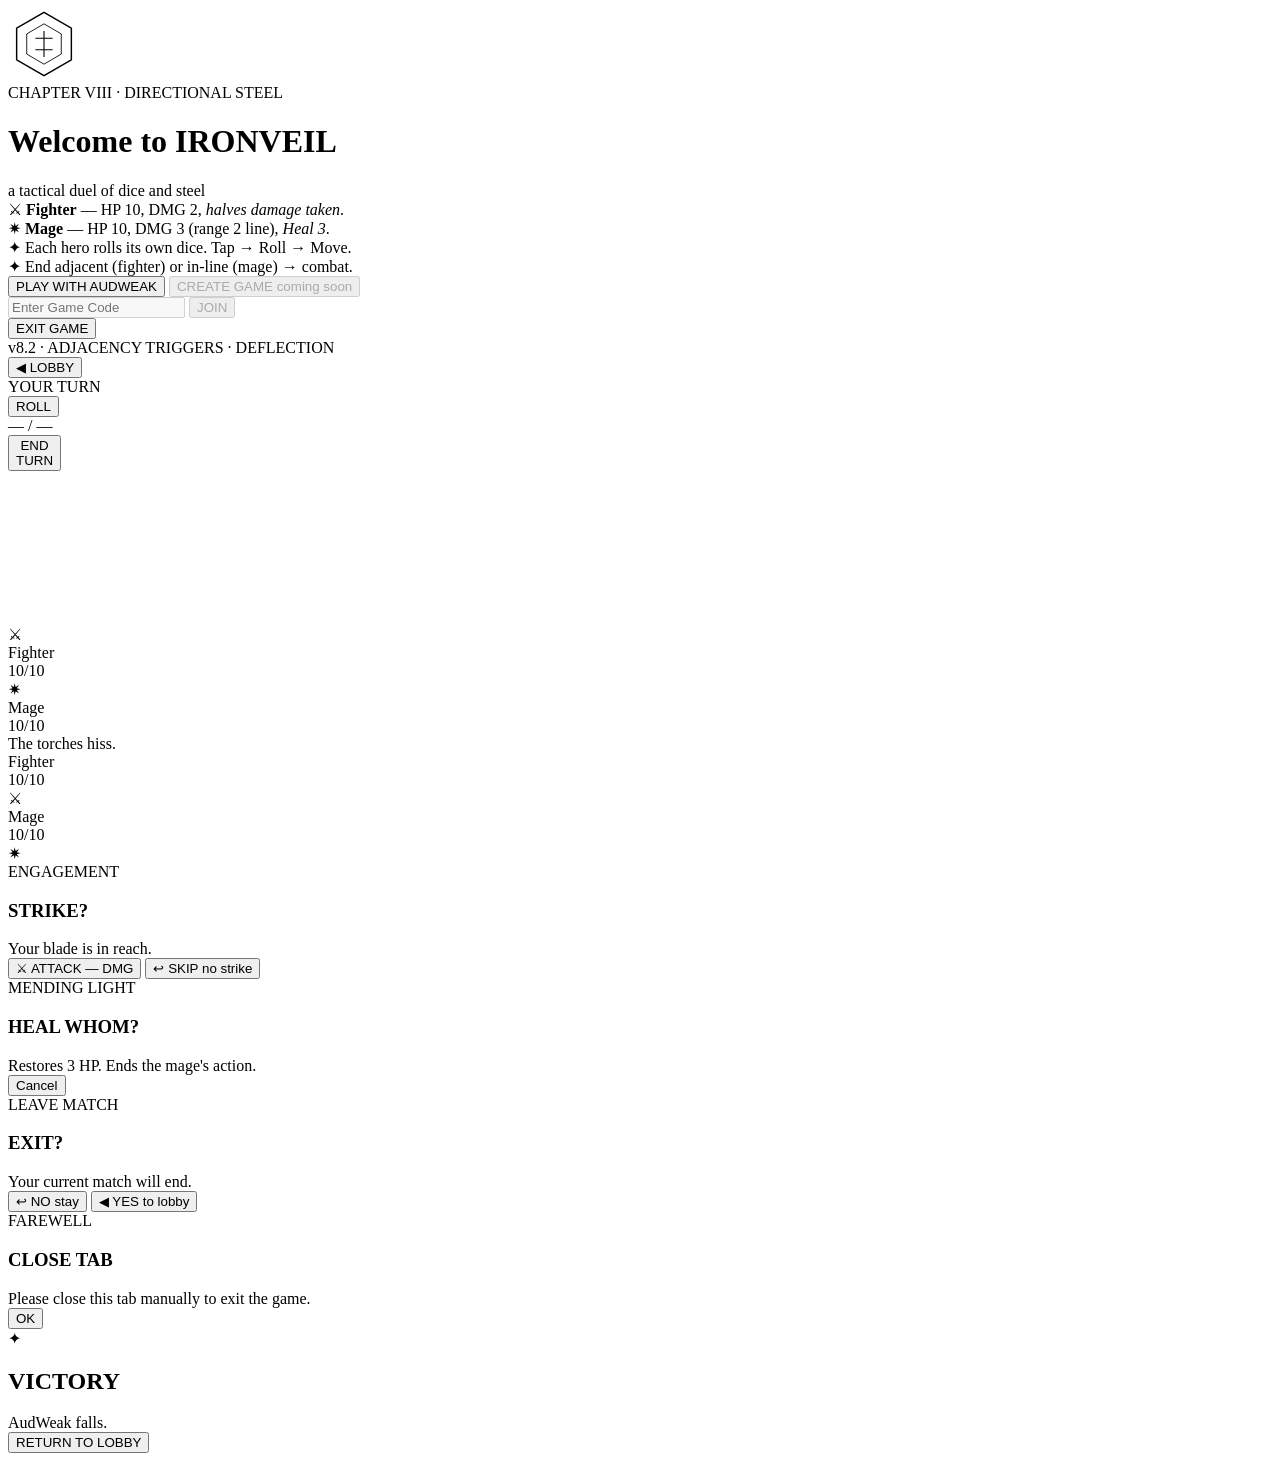
==== index.html @ 8ddd7b0b "Add files via upload" ====
<!DOCTYPE html>
<html lang="en">
<head>
<meta charset="UTF-8" />
<meta name="viewport" content="width=device-width, initial-scale=1, maximum-scale=1, user-scalable=no, viewport-fit=cover" />
<meta name="apple-mobile-web-app-capable" content="yes">
<meta name="mobile-web-app-capable" content="yes">
<meta name="theme-color" content="#0a0806">
<title>Ironveil — Tactical Duel</title>
<link rel="preconnect" href="https://fonts.googleapis.com">
<link rel="preconnect" href="https://fonts.gstatic.com" crossorigin>
<link href="https://fonts.googleapis.com/css2?family=Cinzel:wght@500;700;900&family=VT323&family=Fira+Code:wght@400;600&display=swap" rel="stylesheet">
<link rel="stylesheet" href="style_mobile_landscape.css">
</head>
<body>
<!-- LOBBY -->
<div id="lobby" class="screen active">
  <div class="lobby-bg"></div>
  <div class="lobby-content">
    <div class="emblem">
      <svg viewBox="0 0 100 100" width="72" height="72" aria-hidden="true">
        <polygon points="50,6 88,28 88,72 50,94 12,72 12,28" fill="none" stroke="currentColor" stroke-width="2"/>
        <polygon points="50,22 74,36 74,64 50,78 26,64 26,36" fill="none" stroke="currentColor" stroke-width="1.2"/>
        <path d="M50 32 L50 68 M38 42 L62 42 M38 58 L62 58" stroke="currentColor" stroke-width="1.5" fill="none"/>
      </svg>
    </div>
    <div class="title-eyebrow">CHAPTER VIII · DIRECTIONAL STEEL</div>
    <h1 class="game-title">Welcome to <span class="game-title-brand">IRONVEIL</span></h1>
    <div class="subtitle">a tactical duel of dice and steel</div>

    <div class="lobby-panel">
      <div class="rule-row"><span class="rune">⚔</span> <b>Fighter</b> — HP 10, DMG 2, <em>halves damage taken</em>.</div>
      <div class="rule-row"><span class="rune">✷</span> <b>Mage</b> — HP 10, DMG 3 (range 2 line), <em>Heal 3</em>.</div>
      <div class="rule-row"><span class="rune">✦</span> Each hero rolls its own dice. Tap → Roll → Move.</div>
      <div class="rule-row"><span class="rune">✦</span> End adjacent (fighter) or in-line (mage) → combat.</div>
    </div>

    <div class="lobby-buttons">
      <button id="btn-play-ai" class="btn-primary">
        <span class="btn-label">PLAY WITH AUDWEAK</span>
        <span class="btn-shine"></span>
      </button>
      <button id="btn-create-game" class="btn-secondary" disabled>
        <span class="btn-label">CREATE GAME</span>
        <span class="btn-meta">coming soon</span>
      </button>

      <div class="lobby-joinrow">
        <input id="input-gamecode" class="lobby-input" type="text"
               placeholder="Enter Game Code"
               aria-label="Enter Game Code"
               disabled>
        <button id="btn-join-game" class="btn-secondary" disabled>
          <span class="btn-label">JOIN</span>
        </button>
      </div>

      <button id="btn-exit-game" class="btn-tertiary">
        <span class="btn-label">EXIT GAME</span>
      </button>
    </div>

    <div class="lobby-footer">
      <span>v8.2</span>
      <span class="dot">·</span>
      <span>ADJACENCY TRIGGERS · DEFLECTION</span>
    </div>
  </div>
</div>

<!-- GAME -->
<div id="game" class="screen">

  <div class="hud-top">
    <button class="btn-exit-lobby" id="btn-exit-lobby" title="Exit to lobby">
      <span class="exit-glyph">◀</span>
      <span class="exit-label">LOBBY</span>
    </button>

    <div class="turn-indicator" id="turn-indicator">
      <div class="turn-dot"></div>
      <div class="turn-text">YOUR TURN</div>
    </div>

    <div class="dice-panel">
      <div class="dice-display" id="dice-display">
        <div class="dice-cube" id="dice-cube">
          <div class="dice-face f1"></div>
        </div>
      </div>
      <div class="dice-meta">
        <button class="btn-dice" id="btn-dice">ROLL</button>
        <div class="moves-left" id="moves-left">— / —</div>
      </div>
    </div>

    <button class="btn-endturn" id="btn-endturn">END<br>TURN</button>
  </div>

  <div class="stage">
    <canvas id="canvas"></canvas>
  </div>

  <!-- Floating action dock (heal button for mage) -->
  <div class="action-dock" id="action-dock">
    <button class="action-btn attack" id="btn-attack-action" hidden>
      <span class="action-glyph">⚔</span>
      <span>ATTACK</span>
    </button>
    <button class="action-btn heal" id="btn-heal" hidden>
      <span class="action-glyph">✚</span>
      <span>HEAL</span>
    </button>
  </div>

  <div class="hud-bottom">
    <div class="side side-player">
      <div class="unit-row" id="unit-p-fighter" data-unit="p-fighter">
        <div class="unit-glyph fighter">⚔</div>
        <div class="unit-stats">
          <div class="unit-name">Fighter</div>
          <div class="hp-bar"><div class="hp-fill" data-hp="p-fighter"></div></div>
          <div class="hp-text" data-hptext="p-fighter">10/10</div>
        </div>
      </div>
      <div class="unit-row" id="unit-p-mage" data-unit="p-mage">
        <div class="unit-glyph mage">✷</div>
        <div class="unit-stats">
          <div class="unit-name">Mage</div>
          <div class="hp-bar"><div class="hp-fill" data-hp="p-mage"></div></div>
          <div class="hp-text" data-hptext="p-mage">10/10</div>
        </div>
      </div>
    </div>

    <div class="log" id="log">The torches hiss.</div>

    <div class="side side-enemy">
      <div class="unit-row" id="unit-e-fighter" data-unit="e-fighter">
        <div class="unit-stats right">
          <div class="unit-name">Fighter</div>
          <div class="hp-bar"><div class="hp-fill enemy" data-hp="e-fighter"></div></div>
          <div class="hp-text" data-hptext="e-fighter">10/10</div>
        </div>
        <div class="unit-glyph fighter enemy">⚔</div>
      </div>
      <div class="unit-row" id="unit-e-mage" data-unit="e-mage">
        <div class="unit-stats right">
          <div class="unit-name">Mage</div>
          <div class="hp-bar"><div class="hp-fill enemy" data-hp="e-mage"></div></div>
          <div class="hp-text" data-hptext="e-mage">10/10</div>
        </div>
        <div class="unit-glyph mage enemy">✷</div>
      </div>
    </div>
  </div>

</div>

<!-- MODAL: Attack / Skip -->
<div id="modal-attack" class="modal" aria-hidden="true">
  <div class="modal-card">
    <div class="modal-eyebrow">ENGAGEMENT</div>
    <h3 class="modal-title" id="attack-title">STRIKE?</h3>
    <div class="modal-sub" id="attack-sub">Your blade is in reach.</div>
    <div class="modal-actions">
      <button class="modal-btn primary" id="btn-attack">
        <span class="mb-glyph">⚔</span>
        <span class="mb-label">ATTACK</span>
        <span class="mb-sub" id="attack-dmg">— DMG</span>
      </button>
      <button class="modal-btn ghost" id="btn-skip">
        <span class="mb-glyph">↩</span>
        <span class="mb-label">SKIP</span>
        <span class="mb-sub">no strike</span>
      </button>
    </div>
  </div>
</div>

<!-- MODAL: Heal target -->
<div id="modal-heal" class="modal" aria-hidden="true">
  <div class="modal-card">
    <div class="modal-eyebrow">MENDING LIGHT</div>
    <h3 class="modal-title">HEAL WHOM?</h3>
    <div class="modal-sub">Restores 3 HP. Ends the mage's action.</div>
    <div class="modal-actions" id="heal-targets"></div>
    <button class="modal-cancel" id="btn-heal-cancel">Cancel</button>
  </div>
</div>

<!-- MODAL: Exit to lobby confirmation -->
<div id="modal-exit" class="modal" aria-hidden="true">
  <div class="modal-card">
    <div class="modal-eyebrow">LEAVE MATCH</div>
    <h3 class="modal-title">EXIT?</h3>
    <div class="modal-sub">Your current match will end.</div>
    <div class="modal-actions">
      <button class="modal-btn ghost" id="btn-exit-no">
        <span class="mb-glyph">↩</span>
        <span class="mb-label">NO</span>
        <span class="mb-sub">stay</span>
      </button>
      <button class="modal-btn primary" id="btn-exit-yes">
        <span class="mb-glyph">◀</span>
        <span class="mb-label">YES</span>
        <span class="mb-sub">to lobby</span>
      </button>
    </div>
  </div>
</div>

<!-- MODAL: Close-tab fallback message -->
<div id="modal-close-tab" class="modal" aria-hidden="true">
  <div class="modal-card">
    <div class="modal-eyebrow">FAREWELL</div>
    <h3 class="modal-title">CLOSE TAB</h3>
    <div class="modal-sub">Please close this tab manually to exit the game.</div>
    <div class="modal-actions single">
      <button class="modal-btn ghost" id="btn-close-tab-ack">
        <span class="mb-label">OK</span>
      </button>
    </div>
  </div>
</div>

<!-- END SCREEN -->
<div id="endscreen" class="screen endscreen">
  <div class="end-content">
    <div class="end-emblem" id="end-emblem">✦</div>
    <h2 class="end-title" id="end-title">VICTORY</h2>
    <div class="end-sub" id="end-sub">AudWeak falls.</div>
    <button id="btn-return" class="btn-primary">
      <span class="btn-label">RETURN TO LOBBY</span>
      <span class="btn-shine"></span>
    </button>
  </div>
</div>


<script src="game_mobile_landscape.js"></script>
</body>
</html>
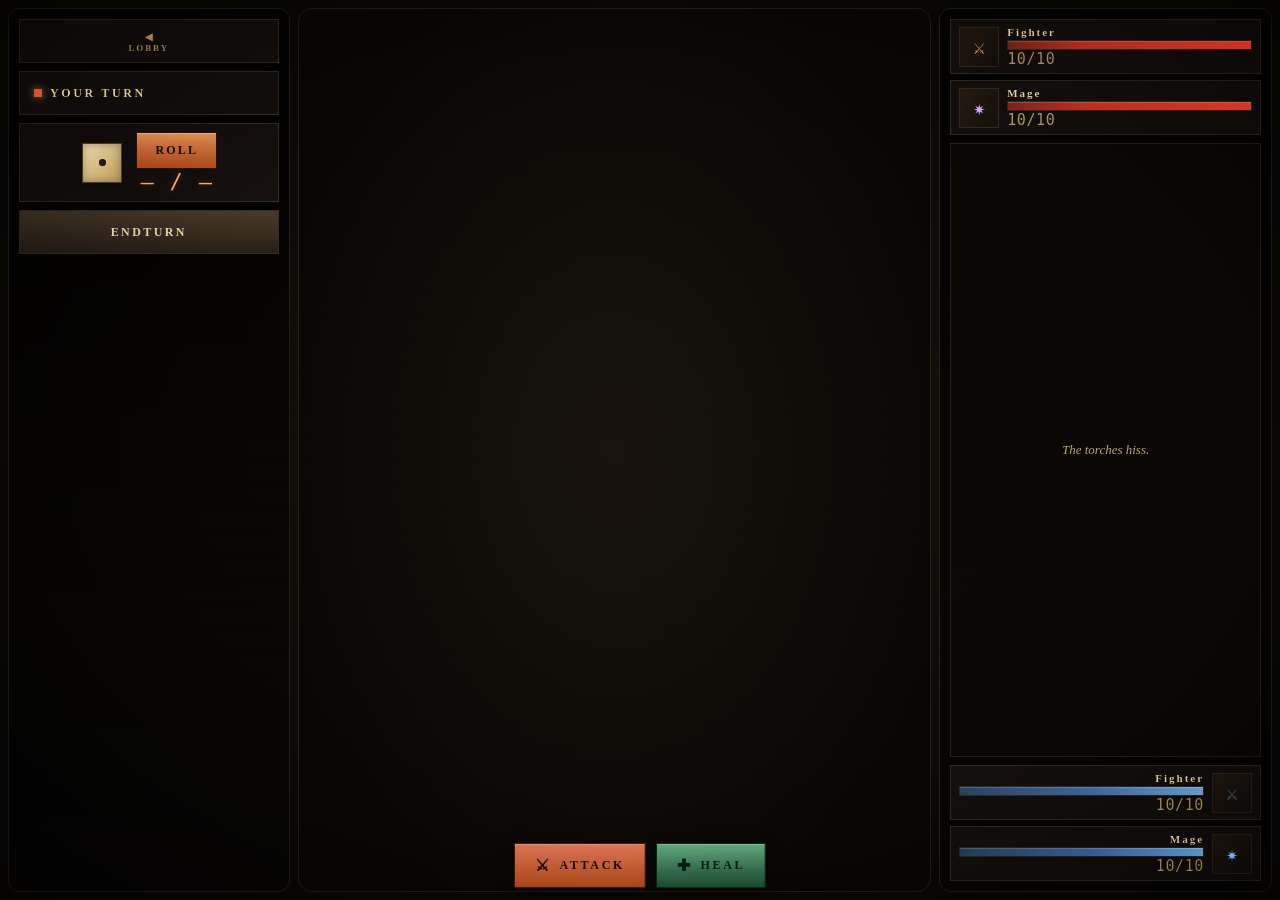
==== commit 8e745ea9: "Add files via upload" ====
--- a/index.html
+++ b/index.html
@@ -10,7 +10,7 @@
 <link rel="preconnect" href="https://fonts.googleapis.com">
 <link rel="preconnect" href="https://fonts.gstatic.com" crossorigin>
 <link href="https://fonts.googleapis.com/css2?family=Cinzel:wght@500;700;900&family=VT323&family=Fira+Code:wght@400;600&display=swap" rel="stylesheet">
-<link rel="stylesheet" href="style_mobile_landscape.css">
+<link rel="stylesheet" href="style.css">
 </head>
 <body>
 <!-- LOBBY -->
@@ -238,6 +238,6 @@
 </div>
 
 
-<script src="game_mobile_landscape.js"></script>
+<script src="game.js"></script>
 </body>
 </html>
--- a/style.css
+++ b/style.css
@@ -0,0 +1,1007 @@
+/* ============================================================
+   IRONVEIL v2 — dark fantasy tactical duel · MOBILE-FIRST
+   ============================================================ */
+
+:root{
+  --bg-0:        #0a0806;
+  --bg-1:        #14100b;
+  --bg-2:        #1d1811;
+  --panel:       rgba(24,19,16,0.88);
+  --panel-2:     #221b14;
+  --line:        #3a2d1f;
+  --line-soft:   #2a2018;
+  --ember:       #e08540;
+  --ember-deep:  #b4541c;
+  --ember-glow:  #ffb070;
+  --parchment:   #e8d7b0;
+  --parchment-2: #bba377;
+  --ink:         #2b1d10;
+  --steel:       #6a8bab;
+  --steel-deep:  #3c556e;
+  --blood:       #8a2b1e;
+  --gold:        #d9a94a;
+  --emerald:     #4a9d6a;
+  --emerald-deep:#1f5a38;
+  --shadow:      rgba(0,0,0,0.65);
+
+  /* safe areas */
+  --sat: env(safe-area-inset-top);
+  --sab: env(safe-area-inset-bottom);
+  --sal: env(safe-area-inset-left);
+  --sar: env(safe-area-inset-right);
+}
+
+*{ box-sizing:border-box; margin:0; padding:0; }
+html,body{
+  height:100%;
+  width:100%;
+  background:var(--bg-0);
+  color:var(--parchment);
+  font-family:'Fira Code', monospace;
+  overflow:hidden;
+  -webkit-font-smoothing:antialiased;
+  -webkit-tap-highlight-color:transparent;
+  -webkit-touch-callout:none;
+  user-select:none;
+  touch-action:manipulation;
+}
+
+body::before{
+  content:"";
+  position:fixed; inset:0;
+  pointer-events:none;
+  z-index:1000;
+  background:
+    radial-gradient(ellipse at center, transparent 55%, rgba(0,0,0,0.55) 100%),
+    repeating-linear-gradient(0deg, rgba(255,255,255,0.012) 0 1px, transparent 1px 3px);
+  mix-blend-mode:overlay;
+}
+
+button{
+  font-family:inherit;
+  -webkit-appearance:none;
+  appearance:none;
+  touch-action:manipulation;
+}
+
+/* ============================================================
+   SCREENS
+   ============================================================ */
+.screen{
+  position:fixed; inset:0;
+  display:none;
+  align-items:center;
+  justify-content:center;
+  padding-top:    var(--sat);
+  padding-bottom: var(--sab);
+  padding-left:   var(--sal);
+  padding-right:  var(--sar);
+}
+.screen.active{ display:flex; }
+
+/* ============================================================
+   LOBBY
+   ============================================================ */
+#lobby{
+  flex-direction:column;
+  background:
+    radial-gradient(ellipse at 50% 35%, rgba(224,133,64,0.12) 0%, transparent 55%),
+    linear-gradient(180deg, #0c0805 0%, #050302 100%);
+  overflow-y:auto;
+}
+.lobby-bg{
+  position:absolute; inset:0;
+  background:
+    radial-gradient(circle at 15% 85%, rgba(224,133,64,0.08), transparent 45%),
+    radial-gradient(circle at 85% 15%, rgba(106,139,171,0.06), transparent 45%);
+  pointer-events:none;
+}
+.lobby-bg::after{
+  content:"";
+  position:absolute; inset:0;
+  background-image:
+    linear-gradient(rgba(232,215,176,0.04) 1px, transparent 1px),
+    linear-gradient(90deg, rgba(232,215,176,0.04) 1px, transparent 1px);
+  background-size: 64px 32px;
+  transform:perspective(500px) rotateX(60deg) translateY(20%);
+  transform-origin:center top;
+  mask-image:linear-gradient(180deg, transparent 0%, black 40%, transparent 90%);
+  opacity:0.5;
+}
+.lobby-content{
+  position:relative; z-index:2;
+  max-width:520px; width:90%;
+  text-align:center;
+  padding:40px 24px;
+  animation:fadeUp 900ms cubic-bezier(.2,.8,.2,1) both;
+}
+.emblem{
+  color:var(--ember);
+  filter:drop-shadow(0 0 18px rgba(224,133,64,0.4));
+  margin:0 auto 18px;
+  animation:emblemFloat 4s ease-in-out infinite;
+}
+@keyframes emblemFloat{
+  0%,100%{ transform:translateY(0); }
+  50%{ transform:translateY(-4px); }
+}
+.title-eyebrow{
+  font-size:10px;
+  letter-spacing:0.5em;
+  color:var(--parchment-2);
+  margin-bottom:12px;
+  opacity:0.8;
+}
+.game-title{
+  font-family:'Cinzel', serif;
+  font-weight:900;
+  font-size:clamp(48px, 10vw, 92px);
+  letter-spacing:0.15em;
+  background:linear-gradient(180deg, #f6e2b3 0%, var(--ember) 55%, #7a3c12 100%);
+  -webkit-background-clip:text; background-clip:text;
+  -webkit-text-fill-color:transparent;
+  line-height:1;
+  margin-bottom:6px;
+  filter:drop-shadow(0 2px 14px rgba(224,133,64,0.35));
+}
+.subtitle{
+  font-family:'Cinzel', serif;
+  font-style:italic;
+  font-size:14px;
+  color:var(--parchment-2);
+  letter-spacing:0.08em;
+  margin-bottom:28px;
+}
+.lobby-panel{
+  border:1px solid var(--line);
+  background:linear-gradient(180deg, rgba(40,30,20,0.7), rgba(20,14,10,0.85));
+  padding:18px 20px;
+  margin-bottom:28px;
+  position:relative;
+  text-align:left;
+}
+.lobby-panel::before,
+.lobby-panel::after{
+  content:""; position:absolute;
+  width:10px; height:10px;
+  border:1px solid var(--ember);
+}
+.lobby-panel::before{ top:-1px; left:-1px; border-right:none; border-bottom:none; }
+.lobby-panel::after  { bottom:-1px; right:-1px; border-left:none; border-top:none; }
+.rule-row{
+  font-size:12px;
+  line-height:1.9;
+  color:var(--parchment);
+  opacity:0.92;
+}
+.rule-row b{ color:var(--ember-glow); font-weight:600; }
+.rule-row em{ color:var(--parchment); font-style:italic; opacity:0.75; }
+.rune{ color:var(--ember); margin-right:10px; display:inline-block; width:14px; }
+
+.btn-primary{
+  position:relative;
+  display:inline-flex;
+  align-items:center; justify-content:center;
+  padding:18px 42px;
+  font-family:'Cinzel', serif;
+  font-weight:700;
+  font-size:14px;
+  letter-spacing:0.25em;
+  color:#1a1108;
+  background:linear-gradient(180deg, #f0c27a 0%, var(--ember) 50%, #8a3f14 100%);
+  border:none; cursor:pointer;
+  overflow:hidden;
+  transition:transform 180ms ease, filter 180ms;
+  box-shadow:
+    0 0 0 1px #2a1808,
+    0 2px 0 #40220e,
+    0 8px 24px rgba(224,133,64,0.35),
+    inset 0 1px 0 rgba(255,255,255,0.3);
+  min-height:48px;
+}
+.btn-primary:active{ transform:translateY(1px); }
+.btn-label{ position:relative; z-index:2; }
+.btn-shine{
+  position:absolute;
+  top:0; left:-80%;
+  width:40%; height:100%;
+  background:linear-gradient(90deg, transparent, rgba(255,255,255,0.35), transparent);
+  transform:skewX(-20deg);
+  animation:shine 2.8s ease-in-out infinite;
+}
+@keyframes shine{ 0%,60%{ left:-80%; } 100%{ left:130%; } }
+
+/* Secondary/tertiary lobby buttons */
+.btn-secondary{
+  display:inline-flex;
+  flex-direction:column;
+  align-items:center;
+  justify-content:center;
+  gap:2px;
+  padding:14px 24px;
+  font-family:'Cinzel', serif;
+  font-weight:700;
+  font-size:12px;
+  letter-spacing:0.22em;
+  color:var(--parchment-2);
+  background:linear-gradient(180deg, #2c2217, #1a130c);
+  border:1px solid var(--line);
+  cursor:pointer;
+  min-height:48px;
+  transition:filter 140ms, transform 120ms;
+  box-shadow: inset 0 1px 0 rgba(255,255,255,0.08);
+}
+.btn-secondary:not(:disabled):hover{ filter:brightness(1.15); }
+.btn-secondary:not(:disabled):active{ transform:translateY(1px); }
+.btn-secondary:disabled{ opacity:0.45; cursor:not-allowed; }
+.btn-secondary .btn-meta{
+  font-family:'Fira Code', monospace;
+  font-size:9px;
+  letter-spacing:0.2em;
+  opacity:0.55;
+  font-weight:400;
+  text-transform:uppercase;
+}
+.btn-tertiary{
+  display:inline-flex;
+  align-items:center;
+  justify-content:center;
+  padding:12px 24px;
+  font-family:'Cinzel', serif;
+  font-weight:700;
+  font-size:11px;
+  letter-spacing:0.25em;
+  color:var(--parchment-2);
+  background:transparent;
+  border:1px solid var(--line);
+  cursor:pointer;
+  min-height:44px;
+  transition:color 160ms, border-color 160ms, background 160ms;
+}
+.btn-tertiary:hover{
+  color:var(--blood);
+  border-color:var(--blood);
+  background:rgba(138,43,30,0.08);
+}
+
+.lobby-buttons{
+  display:flex;
+  flex-direction:column;
+  gap:10px;
+  margin-bottom:22px;
+}
+.lobby-joinrow{
+  display:grid;
+  grid-template-columns: 1fr auto;
+  gap:8px;
+  align-items:stretch;
+}
+.lobby-input{
+  font-family:'Fira Code', monospace;
+  font-size:13px;
+  letter-spacing:0.15em;
+  text-transform:uppercase;
+  color:var(--parchment);
+  background:linear-gradient(180deg, #1a130b, #0c0805);
+  border:1px solid var(--line);
+  padding:0 16px;
+  min-height:48px;
+  outline:none;
+  transition:border-color 160ms, box-shadow 160ms;
+}
+.lobby-input::placeholder{ color:var(--parchment-2); opacity:0.6; }
+.lobby-input:focus{
+  border-color:var(--ember);
+  box-shadow: 0 0 0 2px rgba(224,133,64,0.2);
+}
+.lobby-input:disabled{
+  opacity:0.5;
+  cursor:not-allowed;
+}
+.lobby-joinrow .btn-secondary{
+  padding:0 20px;
+  min-width:90px;
+}
+
+.game-title-brand{
+  display:block;
+  font-size:0.85em;
+  margin-top:-4px;
+}
+
+.lobby-footer{
+  margin-top:22px;
+  font-size:10px;
+  letter-spacing:0.3em;
+  color:var(--parchment-2);
+  opacity:0.6;
+}
+.lobby-footer .dot{ margin:0 8px; }
+
+/* ============================================================
+   GAME LAYOUT
+   ------------------------------------------------------------
+   grid: hud-top | stage (flex) | hud-bottom
+   ============================================================ */
+#game{
+  flex-direction:column;
+  background:radial-gradient(ellipse at 50% 50%, #18130d 0%, #080604 80%);
+  justify-content:flex-start;
+  align-items:stretch;
+}
+
+/* --- TOP HUD -------------------------------------------------- */
+.hud-top{
+  display:grid;
+  grid-template-columns: auto auto 1fr auto;
+  gap:6px;
+  align-items:center;
+  padding:8px 10px;
+  background:linear-gradient(180deg, rgba(0,0,0,0.85), rgba(0,0,0,0.25));
+  border-bottom:1px solid var(--line-soft);
+  flex-shrink:0;
+  z-index:5;
+}
+.btn-exit-lobby{
+  display:flex;
+  flex-direction:column;
+  align-items:center;
+  justify-content:center;
+  gap:1px;
+  padding:6px 10px;
+  min-width:44px;
+  min-height:44px;
+  background:rgba(24,19,16,0.88);
+  border:1px solid var(--line);
+  color:var(--parchment-2);
+  cursor:pointer;
+  transition:color 140ms, border-color 140ms, background 140ms;
+}
+.btn-exit-lobby:hover,
+.btn-exit-lobby:active{
+  color:var(--blood);
+  border-color:var(--blood);
+  background:rgba(138,43,30,0.14);
+}
+.btn-exit-lobby .exit-glyph{
+  font-size:14px;
+  line-height:1;
+}
+.btn-exit-lobby .exit-label{
+  font-family:'Cinzel', serif;
+  font-weight:700;
+  font-size:9px;
+  letter-spacing:0.2em;
+  line-height:1;
+}
+
+.turn-indicator{
+  display:flex; align-items:center; gap:8px;
+  padding:8px 10px;
+  background:var(--panel);
+  border:1px solid var(--line);
+  min-height:44px;
+}
+.turn-indicator.enemy{ border-color:var(--steel-deep); }
+.turn-dot{
+  width:8px; height:8px;
+  background:var(--ember);
+  box-shadow:0 0 10px var(--ember-glow);
+  animation:pulse 1.4s ease-in-out infinite;
+  flex-shrink:0;
+}
+.turn-indicator.enemy .turn-dot{
+  background:var(--steel);
+  box-shadow:0 0 10px var(--steel);
+}
+@keyframes pulse{
+  0%,100%{ opacity:1; transform:scale(1); }
+  50%{ opacity:0.6; transform:scale(0.85); }
+}
+.turn-text{
+  font-family:'Cinzel', serif;
+  font-weight:700;
+  font-size:11px;
+  letter-spacing:0.22em;
+  color:var(--parchment);
+  white-space:nowrap;
+}
+
+.dice-panel{
+  display:flex; align-items:center; gap:8px;
+  padding:6px 10px;
+  background:var(--panel);
+  border:1px solid var(--line);
+  min-height:44px;
+  justify-self:center;
+}
+.dice-display{
+  width:36px; height:36px;
+  display:flex; align-items:center; justify-content:center;
+  perspective:600px;
+  flex-shrink:0;
+}
+.dice-cube{
+  width:32px; height:32px;
+  position:relative;
+  transform-style:preserve-3d;
+  transition:transform 120ms ease;
+}
+.dice-cube.rolling{ animation:diceRoll 1100ms cubic-bezier(.3,.1,.3,1); }
+@keyframes diceRoll{
+  0%{   transform:rotateX(0)    rotateY(0)   rotateZ(0); }
+  25%{  transform:rotateX(360deg)  rotateY(180deg) rotateZ(90deg); }
+  50%{  transform:rotateX(720deg)  rotateY(360deg) rotateZ(180deg); }
+  75%{  transform:rotateX(1080deg) rotateY(540deg) rotateZ(270deg); }
+  100%{ transform:rotateX(1440deg) rotateY(720deg) rotateZ(360deg); }
+}
+.dice-face{
+  position:absolute; inset:0;
+  background:linear-gradient(135deg, #f0e1bf, #c9ad74);
+  border:1px solid #6a4a1f;
+  color:#2a1b08;
+  display:grid;
+  grid-template-columns:repeat(3, 1fr);
+  grid-template-rows:repeat(3, 1fr);
+  padding:3px;
+  box-shadow: inset 0 0 8px rgba(0,0,0,0.25), 0 2px 6px rgba(0,0,0,0.5);
+}
+.dice-face span{
+  width:5px; height:5px;
+  background:#2a1b08;
+  border-radius:50%;
+  align-self:center;
+  justify-self:center;
+}
+.dice-meta{
+  display:flex; flex-direction:column; align-items:center; gap:2px;
+}
+.btn-dice{
+  font-family:'Cinzel', serif;
+  font-weight:700;
+  font-size:11px;
+  letter-spacing:0.18em;
+  padding:8px 14px;
+  background:linear-gradient(180deg, #e0a060, var(--ember-deep));
+  color:#1a1108;
+  border:1px solid #2a1808;
+  cursor:pointer;
+  min-height:34px;
+  box-shadow: inset 0 1px 0 rgba(255,255,255,0.25);
+  transition:filter 160ms, transform 120ms;
+}
+.btn-dice:active:not(:disabled){ transform:translateY(1px); }
+.btn-dice:disabled{ opacity:0.3; cursor:not-allowed; filter:grayscale(0.5); }
+.moves-left{
+  font-family:'VT323', monospace;
+  font-size:16px;
+  color:var(--ember-glow);
+  min-width:40px;
+  text-align:center;
+  letter-spacing:0.06em;
+  text-shadow:0 0 8px rgba(224,133,64,0.4);
+  line-height:1;
+}
+
+.btn-endturn{
+  font-family:'Cinzel', serif;
+  font-weight:700;
+  font-size:10px;
+  letter-spacing:0.2em;
+  padding:8px 14px;
+  background:linear-gradient(180deg, #4a3a2a, #2a1f15);
+  color:var(--parchment);
+  border:1px solid var(--line);
+  cursor:pointer;
+  min-height:44px;
+  line-height:1.2;
+  transition:filter 160ms, transform 120ms, background 160ms;
+  text-align:center;
+}
+.btn-endturn:active:not(:disabled){ transform:translateY(1px); }
+.btn-endturn:disabled{ opacity:0.35; cursor:not-allowed; }
+.btn-endturn:not(:disabled):hover{ filter:brightness(1.1); }
+
+/* --- STAGE --------------------------------------------------- */
+.stage{
+  flex:1;
+  width:100%;
+  display:flex;
+  align-items:center;
+  justify-content:center;
+  overflow:hidden;
+  position:relative;
+  min-height:0;
+}
+canvas{
+  display:block;
+  cursor:pointer;
+  touch-action:none;
+}
+
+/* --- ACTION DOCK (heal button) ------------------------------- */
+.action-dock{
+  position:absolute;
+  left:50%;
+  transform:translateX(-50%);
+  bottom:calc(var(--hud-bottom-h, 180px) + 12px);
+  z-index:6;
+  display:flex;
+  gap:10px;
+  pointer-events:none;
+}
+.action-dock > *{ pointer-events:auto; }
+.action-btn{
+  display:inline-flex;
+  align-items:center;
+  gap:8px;
+  padding:12px 20px;
+  font-family:'Cinzel', serif;
+  font-weight:700;
+  font-size:12px;
+  letter-spacing:0.22em;
+  border:1px solid #1a3322;
+  cursor:pointer;
+  min-height:44px;
+  box-shadow: inset 0 1px 0 rgba(255,255,255,0.2), 0 4px 14px rgba(0,0,0,0.5);
+  transition:transform 120ms, filter 160ms;
+}
+.action-btn:active{ transform:translateY(1px); }
+.action-btn.heal{
+  background:linear-gradient(180deg, #6ab087, var(--emerald-deep));
+  color:#0a2010;
+  border-color:#0f2e1a;
+}
+.action-btn.attack{
+  background:linear-gradient(180deg, #e08060, var(--ember-deep));
+  color:#1a0a05;
+  border-color:#4a1a0a;
+  animation: attackPulse 1.3s ease-in-out infinite;
+}
+@keyframes attackPulse{
+  0%,100%{ box-shadow: inset 0 1px 0 rgba(255,255,255,0.2), 0 4px 14px rgba(0,0,0,0.5), 0 0 0 0 rgba(255,120,60,0.6); }
+  50%    { box-shadow: inset 0 1px 0 rgba(255,255,255,0.3), 0 4px 18px rgba(0,0,0,0.55), 0 0 0 6px rgba(255,120,60,0); }
+}
+.action-glyph{ font-size:16px; }
+
+/* --- BOTTOM HUD ---------------------------------------------- */
+.hud-bottom{
+  display:grid;
+  grid-template-columns:1fr 1.2fr 1fr;
+  gap:8px;
+  padding:10px;
+  background:linear-gradient(0deg, rgba(0,0,0,0.85), rgba(0,0,0,0.25));
+  border-top:1px solid var(--line-soft);
+  flex-shrink:0;
+  z-index:5;
+  align-items:stretch;
+}
+.side{
+  display:flex;
+  flex-direction:column;
+  gap:6px;
+}
+.side-enemy .unit-row{ flex-direction:row; }
+.unit-row{
+  display:flex;
+  align-items:center;
+  gap:8px;
+  padding:6px 8px;
+  background:var(--panel);
+  border:1px solid var(--line);
+  min-height:48px;
+  transition:border-color 200ms, background 200ms, opacity 200ms;
+  position:relative;
+  cursor:pointer;
+}
+.unit-row.active{
+  border-color:var(--ember);
+  background:linear-gradient(90deg, rgba(224,133,64,0.25), rgba(24,19,16,0.88));
+  box-shadow: 0 0 0 1px var(--ember) inset, 0 0 16px rgba(224,133,64,0.3);
+}
+.side-enemy .unit-row.active{
+  border-color:var(--steel);
+  background:linear-gradient(-90deg, rgba(106,139,171,0.25), rgba(24,19,16,0.88));
+  box-shadow: 0 0 0 1px var(--steel) inset, 0 0 16px rgba(106,139,171,0.3);
+}
+.unit-row.dead{
+  opacity:0.35;
+  filter:grayscale(1);
+  cursor:default;
+}
+.unit-row.dead::after{
+  content:"✕";
+  position:absolute;
+  right:8px; top:50%;
+  transform:translateY(-50%);
+  color:var(--blood);
+  font-size:22px;
+  font-weight:bold;
+}
+.side-enemy .unit-row.dead::after{ left:8px; right:auto; }
+
+.unit-glyph{
+  width:34px; height:34px;
+  display:flex; align-items:center; justify-content:center;
+  background:linear-gradient(135deg, #2a1d12, #14100b);
+  border:1px solid var(--line);
+  font-size:18px;
+  color:var(--ember-glow);
+  flex-shrink:0;
+}
+.unit-glyph.mage{ color:#d4b0ff; }
+.unit-glyph.enemy{ color:var(--steel); }
+.unit-glyph.enemy.mage{ color:#a0c8ff; }
+.unit-stats{
+  flex:1;
+  min-width:0;
+  display:flex;
+  flex-direction:column;
+  gap:2px;
+}
+.unit-stats.right{ align-items:flex-end; }
+.unit-name{
+  font-family:'Cinzel', serif;
+  font-weight:700;
+  font-size:10px;
+  letter-spacing:0.18em;
+  color:var(--parchment);
+  white-space:nowrap;
+}
+.hp-bar{
+  position:relative;
+  width:100%;
+  height:8px;
+  background:rgba(0,0,0,0.6);
+  border:1px solid var(--line);
+  overflow:hidden;
+}
+.hp-fill{
+  height:100%;
+  width:100%;
+  background:linear-gradient(90deg, #8a2b1e 0%, #c53a26 30%, #e05a3a 100%);
+  transition:width 400ms cubic-bezier(.3,.1,.2,1);
+  box-shadow: inset 0 1px 0 rgba(255,255,255,0.2);
+}
+.hp-fill.enemy{
+  background:linear-gradient(90deg, #2a4a6a 0%, #4a7bab 50%, #8ab4d8 100%);
+}
+.hp-text{
+  font-family:'VT323', monospace;
+  font-size:13px;
+  color:var(--parchment-2);
+  letter-spacing:0.04em;
+  line-height:1;
+}
+
+.log{
+  font-family:'Cinzel', serif;
+  font-style:italic;
+  font-size:11px;
+  color:var(--parchment-2);
+  text-align:center;
+  padding:8px 10px;
+  background:rgba(12,9,7,0.85);
+  border:1px solid var(--line-soft);
+  display:flex;
+  align-items:center;
+  justify-content:center;
+  line-height:1.45;
+  min-height:44px;
+}
+
+/* ============================================================
+   MODAL
+   ============================================================ */
+.modal{
+  position:fixed; inset:0;
+  background:rgba(5,3,2,0.72);
+  backdrop-filter:blur(6px);
+  z-index:100;
+  display:none;
+  align-items:center;
+  justify-content:center;
+  padding:20px;
+}
+.modal.active{
+  display:flex;
+  animation:modalIn 220ms cubic-bezier(.2,.8,.2,1);
+}
+@keyframes modalIn{
+  from{ opacity:0; }
+  to{   opacity:1; }
+}
+.modal-card{
+  max-width:400px;
+  width:100%;
+  background:linear-gradient(180deg, #241a10, #140d08);
+  border:1px solid var(--line);
+  padding:28px 24px 22px;
+  text-align:center;
+  position:relative;
+  box-shadow:
+    0 0 0 1px rgba(224,133,64,0.3) inset,
+    0 24px 60px rgba(0,0,0,0.7),
+    0 0 60px rgba(224,133,64,0.15);
+  animation:modalCardIn 320ms cubic-bezier(.2,.9,.3,1.1);
+}
+@keyframes modalCardIn{
+  from{ transform:translateY(20px) scale(0.95); opacity:0; }
+  to{   transform:translateY(0) scale(1);    opacity:1; }
+}
+.modal-card::before,
+.modal-card::after{
+  content:""; position:absolute;
+  width:16px; height:16px;
+  border:2px solid var(--ember);
+}
+.modal-card::before{ top:-1px; left:-1px; border-right:none; border-bottom:none; }
+.modal-card::after{  bottom:-1px; right:-1px; border-left:none; border-top:none; }
+
+.modal-eyebrow{
+  font-size:10px;
+  letter-spacing:0.4em;
+  color:var(--ember);
+  margin-bottom:8px;
+}
+.modal-title{
+  font-family:'Cinzel', serif;
+  font-weight:900;
+  font-size:26px;
+  letter-spacing:0.2em;
+  background:linear-gradient(180deg, #f6e2b3, var(--ember));
+  -webkit-background-clip:text; background-clip:text;
+  -webkit-text-fill-color:transparent;
+  margin-bottom:6px;
+}
+.modal-sub{
+  font-family:'Cinzel', serif;
+  font-style:italic;
+  font-size:12px;
+  color:var(--parchment-2);
+  margin-bottom:20px;
+  letter-spacing:0.06em;
+}
+.modal-actions{
+  display:grid;
+  grid-template-columns:1fr 1fr;
+  gap:10px;
+  margin-bottom:12px;
+}
+.modal-actions.single{ grid-template-columns:1fr; }
+.modal-actions.stack{ grid-template-columns:1fr; gap:8px; }
+
+.modal-btn{
+  display:flex;
+  flex-direction:column;
+  align-items:center;
+  gap:4px;
+  padding:14px 10px;
+  border:1px solid var(--line);
+  background:linear-gradient(180deg, #2a1d12, #160f09);
+  color:var(--parchment);
+  cursor:pointer;
+  min-height:68px;
+  transition:transform 120ms, filter 160ms, border-color 160ms;
+}
+.modal-btn:active{ transform:translateY(1px); }
+.modal-btn.primary{
+  background:linear-gradient(180deg, #e0a060, #8a3f14);
+  color:#1a1108;
+  border-color:#2a1808;
+}
+.modal-btn.heal-target{
+  background:linear-gradient(180deg, #4a8a68, #1f5a38);
+  color:#f0fff6;
+  border-color:#0f2e1a;
+}
+.modal-btn.heal-target:disabled{
+  opacity:0.35;
+  cursor:not-allowed;
+  filter:grayscale(0.6);
+}
+.modal-btn.heal-target:disabled .mb-sub::after{
+  content:" (full HP)";
+  opacity:0.7;
+}
+.modal-btn.ghost{
+  background:linear-gradient(180deg, #2a2218, #14100b);
+  color:var(--parchment-2);
+}
+.mb-glyph{ font-size:18px; }
+.mb-label{
+  font-family:'Cinzel', serif;
+  font-weight:700;
+  font-size:12px;
+  letter-spacing:0.2em;
+}
+.mb-sub{
+  font-family:'VT323', monospace;
+  font-size:12px;
+  opacity:0.85;
+  letter-spacing:0.05em;
+}
+.modal-cancel{
+  background:none;
+  border:none;
+  color:var(--parchment-2);
+  font-family:'Fira Code', monospace;
+  font-size:11px;
+  letter-spacing:0.2em;
+  padding:8px 14px;
+  cursor:pointer;
+  opacity:0.7;
+  margin-top:4px;
+}
+.modal-cancel:hover{ opacity:1; }
+
+/* ============================================================
+   END SCREEN
+   ============================================================ */
+.endscreen{
+  flex-direction:column;
+  background:rgba(5,3,2,0.94);
+  backdrop-filter:blur(8px);
+  z-index:200;
+}
+.end-content{
+  text-align:center;
+  padding:40px 24px;
+  animation:fadeUp 700ms cubic-bezier(.2,.8,.2,1) both;
+}
+.end-emblem{
+  font-size:56px;
+  color:var(--ember);
+  filter:drop-shadow(0 0 20px rgba(224,133,64,0.5));
+  margin-bottom:16px;
+}
+.endscreen.lose .end-emblem{
+  color:var(--blood);
+  filter:drop-shadow(0 0 20px rgba(138,43,30,0.5));
+}
+.end-title{
+  font-family:'Cinzel', serif;
+  font-weight:900;
+  font-size:clamp(40px, 9vw, 76px);
+  letter-spacing:0.2em;
+  background:linear-gradient(180deg, #f6e2b3, var(--ember), #6a2f0c);
+  -webkit-background-clip:text; background-clip:text;
+  -webkit-text-fill-color:transparent;
+  line-height:1;
+  margin-bottom:10px;
+}
+.endscreen.lose .end-title{
+  background:linear-gradient(180deg, #d0a0a0, var(--blood), #3a1008);
+  -webkit-background-clip:text; background-clip:text;
+  -webkit-text-fill-color:transparent;
+}
+.end-sub{
+  font-family:'Cinzel', serif;
+  font-style:italic;
+  font-size:14px;
+  color:var(--parchment-2);
+  letter-spacing:0.08em;
+  margin-bottom:28px;
+}
+
+/* ============================================================
+   ANIMATIONS
+   ============================================================ */
+@keyframes fadeUp{
+  from{ opacity:0; transform:translateY(18px); }
+  to  { opacity:1; transform:translateY(0); }
+}
+
+/* ============================================================
+   TABLET / DESKTOP
+   ============================================================ */
+@media (min-width: 720px){
+  .hud-top{ padding:12px 20px; gap:12px; }
+  .turn-text{ font-size:12px; }
+  .turn-indicator{ padding:10px 14px; }
+  .dice-panel{ padding:8px 14px; gap:12px; }
+  .dice-display{ width:44px; height:44px; }
+  .dice-cube{ width:40px; height:40px; }
+  .dice-face span{ width:7px; height:7px; }
+  .btn-dice{ padding:10px 18px; font-size:12px; }
+  .moves-left{ font-size:22px; min-width:50px; }
+  .btn-endturn{ padding:12px 20px; font-size:12px; }
+  .hud-bottom{ grid-template-columns:1fr 1.3fr 1fr; padding:12px 20px; gap:10px; }
+  .unit-glyph{ width:40px; height:40px; font-size:20px; }
+  .unit-name{ font-size:11px; }
+  .hp-bar{ height:10px; }
+  .hp-text{ font-size:15px; }
+  .log{ font-size:13px; padding:10px 14px; }
+  .modal-title{ font-size:34px; }
+  .modal-sub{ font-size:14px; }
+}
+@media (max-width: 480px){
+  .turn-indicator .turn-text{ display:none; }
+  .turn-indicator{ padding:6px 8px; }
+  .btn-exit-lobby{ padding:4px 6px; min-width:40px; }
+  .btn-exit-lobby .exit-label{ display:none; }
+  .btn-exit-lobby .exit-glyph{ font-size:16px; }
+}
+
+
+/* ============================================================
+   RESPONSIVE LANDSCAPE PLAY LAYOUT
+   ============================================================ */
+@media (orientation: landscape) and (max-height: 900px){
+  #game{
+    display:grid;
+    grid-template-columns:minmax(168px, 22vw) minmax(0, 1fr) minmax(200px, 26vw);
+    grid-template-rows:minmax(0, 1fr);
+    gap:8px;
+    padding:8px;
+  }
+
+  .hud-top, .hud-bottom{
+    border:1px solid var(--line-soft);
+    background:linear-gradient(180deg, rgba(0,0,0,0.82), rgba(0,0,0,0.34));
+    border-radius:12px;
+  }
+
+  .hud-top{
+    grid-column:1;
+    grid-row:1;
+    display:flex;
+    flex-direction:column;
+    align-items:stretch;
+    justify-content:flex-start;
+    gap:8px;
+    padding:10px;
+    min-width:0;
+  }
+
+  .stage{
+    grid-column:2;
+    grid-row:1;
+    min-width:0;
+    min-height:0;
+    border:1px solid var(--line-soft);
+    border-radius:14px;
+    overflow:hidden;
+    background:radial-gradient(ellipse at 50% 50%, #18130d 0%, #080604 80%);
+  }
+
+  .hud-bottom{
+    grid-column:3;
+    grid-row:1;
+    display:grid;
+    grid-template-columns:1fr;
+    grid-template-rows:auto minmax(84px, 1fr) auto;
+    align-content:start;
+    gap:8px;
+    padding:10px;
+    min-width:0;
+    min-height:0;
+  }
+
+  .side{ min-width:0; }
+  .log{ min-height:84px; align-self:stretch; }
+  .turn-indicator, .dice-panel, .btn-endturn, .btn-exit-lobby{ width:100%; }
+  .dice-panel{ justify-content:center; }
+  .btn-endturn br{ display:none; }
+  .action-dock{ bottom:12px; left:50%; transform:translateX(-50%); }
+}
+
+@media (orientation: landscape) and (max-height: 640px){
+  #game{
+    grid-template-columns:minmax(150px, 20vw) minmax(0, 1fr) minmax(180px, 24vw);
+    gap:6px;
+    padding:6px;
+  }
+  .hud-top, .hud-bottom{ padding:8px; gap:6px; }
+  .turn-text{ font-size:10px; }
+  .btn-dice, .btn-endturn{ font-size:10px; }
+  .moves-left{ font-size:18px; }
+  .unit-row{ padding:8px; }
+  .unit-glyph{ width:34px; height:34px; font-size:18px; }
+  .hp-text{ font-size:13px; }
+  .log{ font-size:12px; padding:8px 10px; min-height:72px; }
+}
+
+@media (orientation: portrait){
+  #game{ display:flex; }
+}
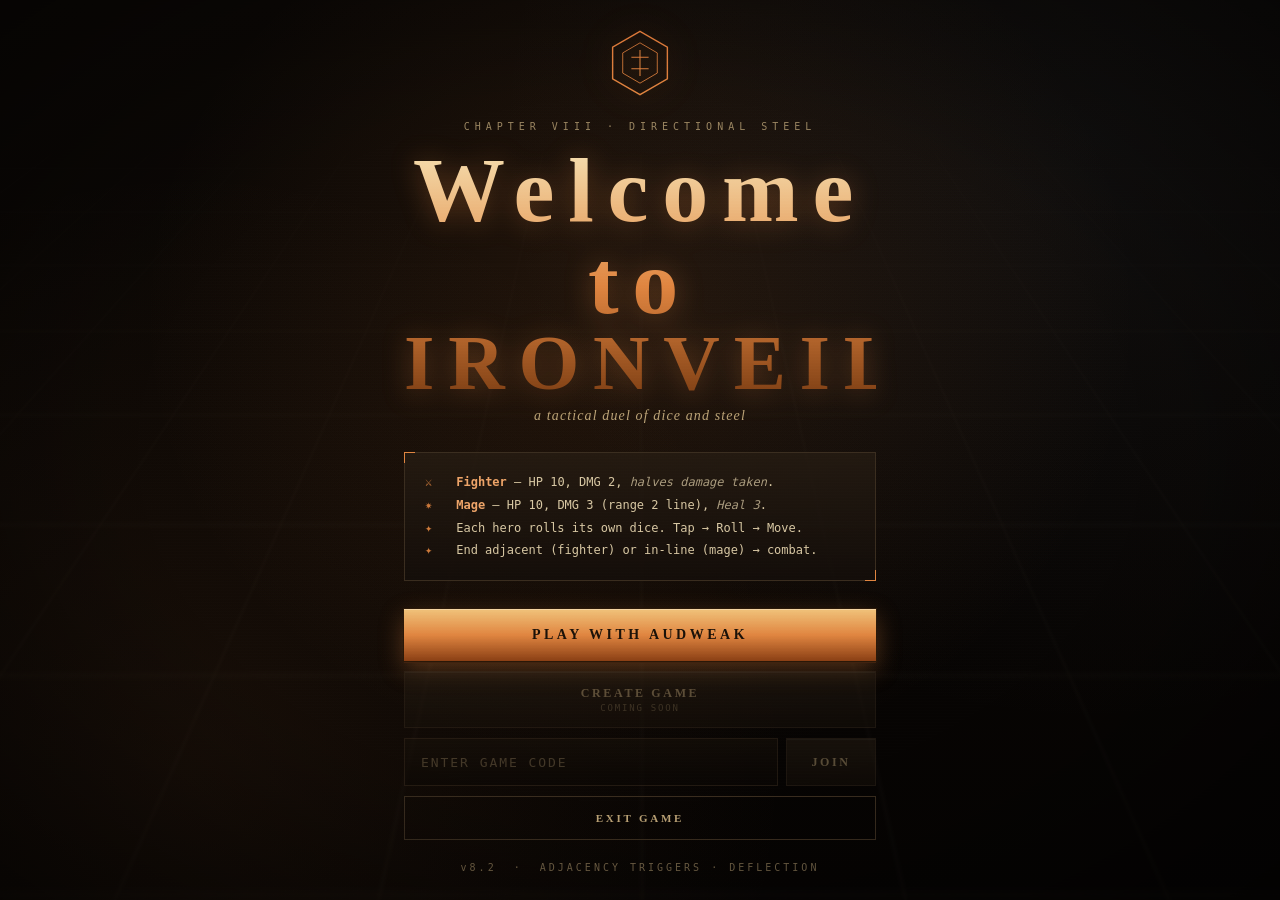
==== commit 673f99b2: "Add files via upload" ====
--- a/index.html
+++ b/index.html
@@ -70,91 +70,89 @@
 
 <!-- GAME -->
 <div id="game" class="screen">
-
-  <div class="hud-top">
-    <button class="btn-exit-lobby" id="btn-exit-lobby" title="Exit to lobby">
-      <span class="exit-glyph">◀</span>
-      <span class="exit-label">LOBBY</span>
-    </button>
-
-    <div class="turn-indicator" id="turn-indicator">
-      <div class="turn-dot"></div>
-      <div class="turn-text">YOUR TURN</div>
-    </div>
-
-    <div class="dice-panel">
-      <div class="dice-display" id="dice-display">
-        <div class="dice-cube" id="dice-cube">
-          <div class="dice-face f1"></div>
-        </div>
-      </div>
-      <div class="dice-meta">
-        <button class="btn-dice" id="btn-dice">ROLL</button>
-        <div class="moves-left" id="moves-left">— / —</div>
-      </div>
-    </div>
-
-    <button class="btn-endturn" id="btn-endturn">END<br>TURN</button>
-  </div>
-
-  <div class="stage">
+  <div class="stage" id="game-stage">
     <canvas id="canvas"></canvas>
-  </div>
-
-  <!-- Floating action dock (heal button for mage) -->
-  <div class="action-dock" id="action-dock">
-    <button class="action-btn attack" id="btn-attack-action" hidden>
-      <span class="action-glyph">⚔</span>
-      <span>ATTACK</span>
-    </button>
-    <button class="action-btn heal" id="btn-heal" hidden>
-      <span class="action-glyph">✚</span>
-      <span>HEAL</span>
-    </button>
-  </div>
-
-  <div class="hud-bottom">
-    <div class="side side-player">
-      <div class="unit-row" id="unit-p-fighter" data-unit="p-fighter">
-        <div class="unit-glyph fighter">⚔</div>
-        <div class="unit-stats">
-          <div class="unit-name">Fighter</div>
-          <div class="hp-bar"><div class="hp-fill" data-hp="p-fighter"></div></div>
-          <div class="hp-text" data-hptext="p-fighter">10/10</div>
-        </div>
-      </div>
-      <div class="unit-row" id="unit-p-mage" data-unit="p-mage">
-        <div class="unit-glyph mage">✷</div>
-        <div class="unit-stats">
-          <div class="unit-name">Mage</div>
-          <div class="hp-bar"><div class="hp-fill" data-hp="p-mage"></div></div>
-          <div class="hp-text" data-hptext="p-mage">10/10</div>
-        </div>
-      </div>
-    </div>
-
-    <div class="log" id="log">The torches hiss.</div>
-
-    <div class="side side-enemy">
-      <div class="unit-row" id="unit-e-fighter" data-unit="e-fighter">
-        <div class="unit-stats right">
-          <div class="unit-name">Fighter</div>
-          <div class="hp-bar"><div class="hp-fill enemy" data-hp="e-fighter"></div></div>
-          <div class="hp-text" data-hptext="e-fighter">10/10</div>
-        </div>
-        <div class="unit-glyph fighter enemy">⚔</div>
-      </div>
-      <div class="unit-row" id="unit-e-mage" data-unit="e-mage">
-        <div class="unit-stats right">
-          <div class="unit-name">Mage</div>
-          <div class="hp-bar"><div class="hp-fill enemy" data-hp="e-mage"></div></div>
-          <div class="hp-text" data-hptext="e-mage">10/10</div>
-        </div>
-        <div class="unit-glyph mage enemy">✷</div>
-      </div>
-    </div>
-  </div>
-
+
+    <div class="hud-top">
+      <button class="btn-exit-lobby" id="btn-exit-lobby" title="Exit to lobby">
+        <span class="exit-glyph">◀</span>
+        <span class="exit-label">LOBBY</span>
+      </button>
+
+      <div class="turn-indicator" id="turn-indicator">
+        <div class="turn-dot"></div>
+        <div class="turn-text">YOUR TURN</div>
+      </div>
+
+      <div class="dice-panel">
+        <div class="dice-display" id="dice-display">
+          <div class="dice-cube" id="dice-cube">
+            <div class="dice-face f1"></div>
+          </div>
+        </div>
+        <div class="dice-meta">
+          <button class="btn-dice" id="btn-dice">ROLL</button>
+          <div class="moves-left" id="moves-left">— / —</div>
+        </div>
+      </div>
+
+      <button class="btn-endturn" id="btn-endturn">END<br>TURN</button>
+    </div>
+
+    <!-- Floating action dock (heal button for mage) -->
+    <div class="action-dock" id="action-dock">
+      <button class="action-btn attack" id="btn-attack-action" hidden>
+        <span class="action-glyph">⚔</span>
+        <span>ATTACK</span>
+      </button>
+      <button class="action-btn heal" id="btn-heal" hidden>
+        <span class="action-glyph">✚</span>
+        <span>HEAL</span>
+      </button>
+    </div>
+
+    <div class="hud-bottom">
+      <div class="side side-player">
+        <div class="unit-row" id="unit-p-fighter" data-unit="p-fighter">
+          <div class="unit-glyph fighter">⚔</div>
+          <div class="unit-stats">
+            <div class="unit-name">Fighter</div>
+            <div class="hp-bar"><div class="hp-fill" data-hp="p-fighter"></div></div>
+            <div class="hp-text" data-hptext="p-fighter">10/10</div>
+          </div>
+        </div>
+        <div class="unit-row" id="unit-p-mage" data-unit="p-mage">
+          <div class="unit-glyph mage">✷</div>
+          <div class="unit-stats">
+            <div class="unit-name">Mage</div>
+            <div class="hp-bar"><div class="hp-fill" data-hp="p-mage"></div></div>
+            <div class="hp-text" data-hptext="p-mage">10/10</div>
+          </div>
+        </div>
+      </div>
+
+      <div class="log" id="log">The torches hiss.</div>
+
+      <div class="side side-enemy">
+        <div class="unit-row" id="unit-e-fighter" data-unit="e-fighter">
+          <div class="unit-stats right">
+            <div class="unit-name">Fighter</div>
+            <div class="hp-bar"><div class="hp-fill enemy" data-hp="e-fighter"></div></div>
+            <div class="hp-text" data-hptext="e-fighter">10/10</div>
+          </div>
+          <div class="unit-glyph fighter enemy">⚔</div>
+        </div>
+        <div class="unit-row" id="unit-e-mage" data-unit="e-mage">
+          <div class="unit-stats right">
+            <div class="unit-name">Mage</div>
+            <div class="hp-bar"><div class="hp-fill enemy" data-hp="e-mage"></div></div>
+            <div class="hp-text" data-hptext="e-mage">10/10</div>
+          </div>
+          <div class="unit-glyph mage enemy">✷</div>
+        </div>
+      </div>
+    </div>
+  </div>
 </div>
 
 <!-- MODAL: Attack / Skip -->
--- a/style.css
+++ b/style.css
@@ -925,83 +925,134 @@
 
 
 /* ============================================================
-   RESPONSIVE LANDSCAPE PLAY LAYOUT
+   OVERLAY STAGE PATCH — canvas behind HUD
    ============================================================ */
-@media (orientation: landscape) and (max-height: 900px){
-  #game{
-    display:grid;
-    grid-template-columns:minmax(168px, 22vw) minmax(0, 1fr) minmax(200px, 26vw);
-    grid-template-rows:minmax(0, 1fr);
-    gap:8px;
-    padding:8px;
+#game{
+  position:fixed;
+  inset:0;
+  display:none;
+  background:radial-gradient(ellipse at 50% 50%, #18130d 0%, #080604 80%);
+  overflow:hidden;
+}
+#game.active{ display:flex; }
+
+#game .stage{
+  position:relative;
+  width:100%;
+  height:100%;
+  min-height:100dvh;
+  overflow:hidden;
+  isolation:isolate;
+}
+
+#canvas{
+  position:absolute;
+  inset:0;
+  width:100%;
+  height:100%;
+  display:block;
+  cursor:pointer;
+  touch-action:none;
+  z-index:1;
+}
+
+#game .hud-top,
+#game .action-dock,
+#game .hud-bottom{
+  position:absolute;
+  z-index:20;
+}
+
+#game .hud-top{
+  top:0;
+  left:0;
+  right:0;
+  display:grid;
+  grid-template-columns:auto auto 1fr auto;
+  gap:8px;
+  align-items:center;
+  padding:calc(var(--sat) + 8px) calc(var(--sar) + 10px) 8px calc(var(--sal) + 10px);
+  background:linear-gradient(180deg, rgba(0,0,0,0.86), rgba(0,0,0,0.40) 72%, rgba(0,0,0,0));
+  border-bottom:none;
+  pointer-events:none;
+}
+#game .hud-top > *{ pointer-events:auto; }
+
+#game .hud-bottom{
+  left:0;
+  right:0;
+  bottom:0;
+  display:grid;
+  grid-template-columns:1fr 1.1fr 1fr;
+  gap:8px;
+  align-items:end;
+  padding:8px calc(var(--sar) + 10px) calc(var(--sab) + 10px) calc(var(--sal) + 10px);
+  background:linear-gradient(180deg, rgba(0,0,0,0), rgba(0,0,0,0.34) 30%, rgba(0,0,0,0.78));
+  pointer-events:none;
+}
+#game .hud-bottom > *{ pointer-events:auto; }
+
+#game .action-dock{
+  left:50%;
+  transform:translateX(-50%);
+  bottom:calc(var(--hud-bottom-h, 180px) + var(--sab) + 16px);
+  z-index:25;
+}
+
+#game .log{
+  min-height:78px;
+  backdrop-filter:blur(6px);
+  background:linear-gradient(180deg, rgba(20,14,10,0.78), rgba(10,7,5,0.86));
+}
+#game .unit-row,
+#game .turn-indicator,
+#game .dice-panel,
+#game .btn-exit-lobby,
+#game .btn-endturn,
+#game .log{
+  backdrop-filter:blur(6px);
+}
+
+/* landscape phone first */
+@media (max-width: 900px) and (orientation: landscape){
+  #game .hud-top{
+    grid-template-columns:auto auto 1fr auto;
+    gap:6px;
+    padding-top:calc(var(--sat) + 6px);
+    padding-bottom:6px;
   }
-
-  .hud-top, .hud-bottom{
-    border:1px solid var(--line-soft);
-    background:linear-gradient(180deg, rgba(0,0,0,0.82), rgba(0,0,0,0.34));
-    border-radius:12px;
+  #game .turn-text{ font-size:10px; letter-spacing:0.18em; }
+  #game .turn-indicator{ padding:8px 10px; min-height:40px; }
+  #game .dice-panel{ padding:6px 8px; gap:8px; min-height:40px; }
+  #game .dice-display{ width:34px; height:34px; }
+  #game .dice-cube{ width:30px; height:30px; }
+  #game .btn-dice{ min-height:30px; padding:6px 12px; font-size:10px; }
+  #game .btn-endturn,
+  #game .btn-exit-lobby{ min-height:40px; }
+
+  #game .hud-bottom{
+    grid-template-columns:minmax(130px, 0.95fr) minmax(150px, 1.05fr) minmax(130px, 0.95fr);
+    gap:6px;
+    padding-top:6px;
+    padding-bottom:calc(var(--sab) + 6px);
   }
-
-  .hud-top{
-    grid-column:1;
-    grid-row:1;
-    display:flex;
-    flex-direction:column;
-    align-items:stretch;
-    justify-content:flex-start;
-    gap:8px;
-    padding:10px;
-    min-width:0;
+  #game .unit-row{ padding:8px; }
+  #game .unit-glyph{ width:34px; height:34px; font-size:18px; }
+  #game .unit-name{ font-size:10px; }
+  #game .hp-text{ font-size:14px; }
+  #game .hp-bar{ height:8px; }
+  #game .log{ min-height:64px; font-size:12px; padding:10px 12px; }
+  #game .action-dock{ bottom:calc(var(--hud-bottom-h, 132px) + var(--sab) + 12px); }
+}
+
+@media (max-width: 640px){
+  #game .hud-bottom{
+    grid-template-columns:1fr 1fr;
+    grid-template-areas:
+      "p e"
+      "log log";
   }
-
-  .stage{
-    grid-column:2;
-    grid-row:1;
-    min-width:0;
-    min-height:0;
-    border:1px solid var(--line-soft);
-    border-radius:14px;
-    overflow:hidden;
-    background:radial-gradient(ellipse at 50% 50%, #18130d 0%, #080604 80%);
-  }
-
-  .hud-bottom{
-    grid-column:3;
-    grid-row:1;
-    display:grid;
-    grid-template-columns:1fr;
-    grid-template-rows:auto minmax(84px, 1fr) auto;
-    align-content:start;
-    gap:8px;
-    padding:10px;
-    min-width:0;
-    min-height:0;
-  }
-
-  .side{ min-width:0; }
-  .log{ min-height:84px; align-self:stretch; }
-  .turn-indicator, .dice-panel, .btn-endturn, .btn-exit-lobby{ width:100%; }
-  .dice-panel{ justify-content:center; }
-  .btn-endturn br{ display:none; }
-  .action-dock{ bottom:12px; left:50%; transform:translateX(-50%); }
-}
-
-@media (orientation: landscape) and (max-height: 640px){
-  #game{
-    grid-template-columns:minmax(150px, 20vw) minmax(0, 1fr) minmax(180px, 24vw);
-    gap:6px;
-    padding:6px;
-  }
-  .hud-top, .hud-bottom{ padding:8px; gap:6px; }
-  .turn-text{ font-size:10px; }
-  .btn-dice, .btn-endturn{ font-size:10px; }
-  .moves-left{ font-size:18px; }
-  .unit-row{ padding:8px; }
-  .unit-glyph{ width:34px; height:34px; font-size:18px; }
-  .hp-text{ font-size:13px; }
-  .log{ font-size:12px; padding:8px 10px; min-height:72px; }
-}
-
-@media (orientation: portrait){
-  #game{ display:flex; }
-}
+  #game .side-player{ grid-area:p; }
+  #game .side-enemy{ grid-area:e; }
+  #game .log{ grid-area:log; }
+}
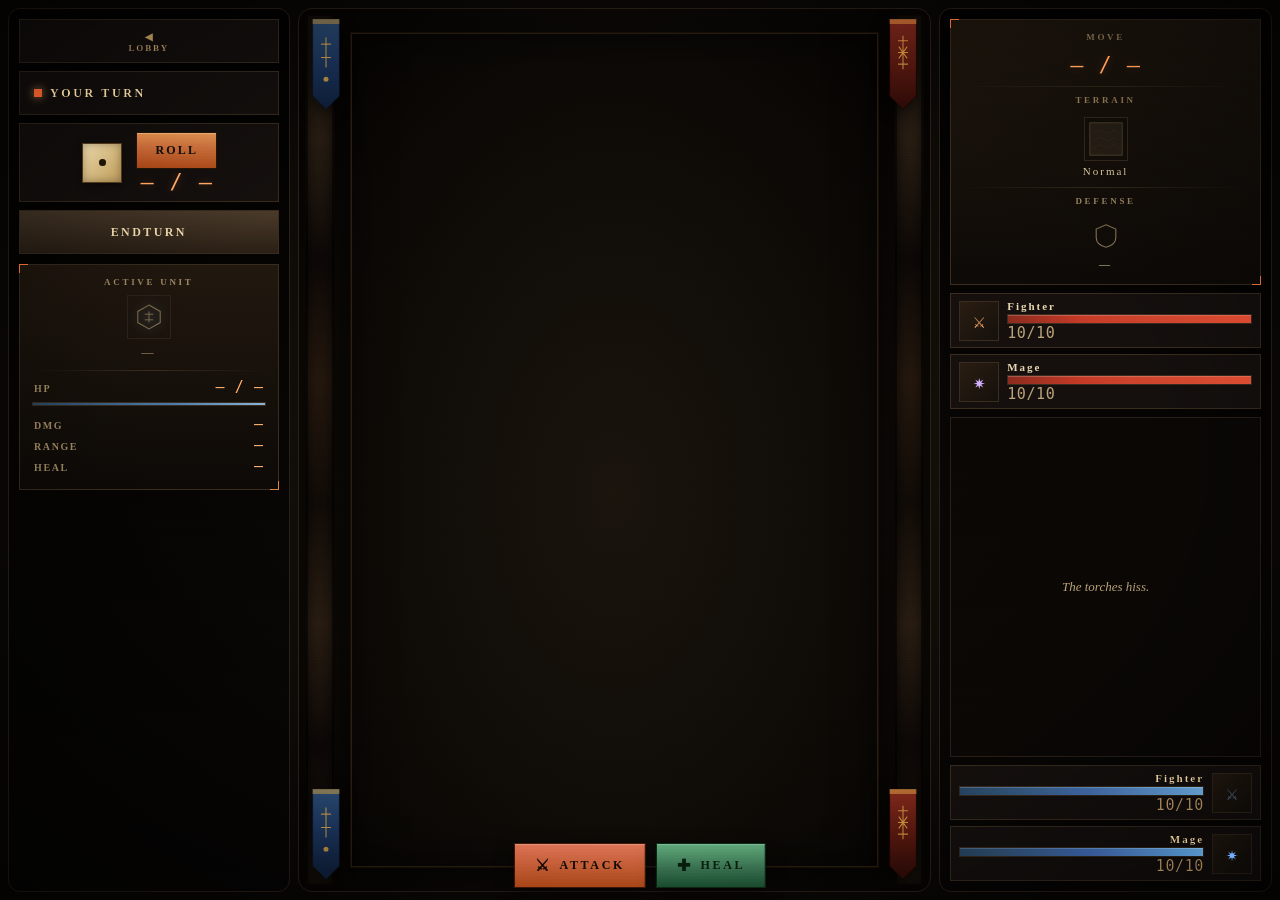
==== commit bc30ea47: "Add files via upload" ====
--- a/index.html
+++ b/index.html
@@ -70,10 +70,9 @@
 
 <!-- GAME -->
 <div id="game" class="screen">
-  <div class="stage" id="game-stage">
-    <canvas id="canvas"></canvas>
-
-    <div class="hud-top">
+
+  <div class="hud-top">
+    <div class="hud-top-row">
       <button class="btn-exit-lobby" id="btn-exit-lobby" title="Exit to lobby">
         <span class="exit-glyph">◀</span>
         <span class="exit-label">LOBBY</span>
@@ -99,60 +98,160 @@
       <button class="btn-endturn" id="btn-endturn">END<br>TURN</button>
     </div>
 
-    <!-- Floating action dock (heal button for mage) -->
-    <div class="action-dock" id="action-dock">
-      <button class="action-btn attack" id="btn-attack-action" hidden>
-        <span class="action-glyph">⚔</span>
-        <span>ATTACK</span>
-      </button>
-      <button class="action-btn heal" id="btn-heal" hidden>
-        <span class="action-glyph">✚</span>
-        <span>HEAL</span>
-      </button>
-    </div>
-
-    <div class="hud-bottom">
-      <div class="side side-player">
-        <div class="unit-row" id="unit-p-fighter" data-unit="p-fighter">
-          <div class="unit-glyph fighter">⚔</div>
-          <div class="unit-stats">
-            <div class="unit-name">Fighter</div>
-            <div class="hp-bar"><div class="hp-fill" data-hp="p-fighter"></div></div>
-            <div class="hp-text" data-hptext="p-fighter">10/10</div>
-          </div>
-        </div>
-        <div class="unit-row" id="unit-p-mage" data-unit="p-mage">
-          <div class="unit-glyph mage">✷</div>
-          <div class="unit-stats">
-            <div class="unit-name">Mage</div>
-            <div class="hp-bar"><div class="hp-fill" data-hp="p-mage"></div></div>
-            <div class="hp-text" data-hptext="p-mage">10/10</div>
-          </div>
-        </div>
-      </div>
-
-      <div class="log" id="log">The torches hiss.</div>
-
-      <div class="side side-enemy">
-        <div class="unit-row" id="unit-e-fighter" data-unit="e-fighter">
-          <div class="unit-stats right">
-            <div class="unit-name">Fighter</div>
-            <div class="hp-bar"><div class="hp-fill enemy" data-hp="e-fighter"></div></div>
-            <div class="hp-text" data-hptext="e-fighter">10/10</div>
-          </div>
-          <div class="unit-glyph fighter enemy">⚔</div>
-        </div>
-        <div class="unit-row" id="unit-e-mage" data-unit="e-mage">
-          <div class="unit-stats right">
-            <div class="unit-name">Mage</div>
-            <div class="hp-bar"><div class="hp-fill enemy" data-hp="e-mage"></div></div>
-            <div class="hp-text" data-hptext="e-mage">10/10</div>
-          </div>
-          <div class="unit-glyph mage enemy">✷</div>
-        </div>
-      </div>
-    </div>
-  </div>
+    <div class="inspector inspector-active" id="inspector-active" data-side="none">
+      <div class="insp-eyebrow">ACTIVE UNIT</div>
+      <div class="insp-portrait" id="insp-portrait">
+        <svg viewBox="0 0 40 40" width="28" height="28" aria-hidden="true">
+          <polygon points="20,3 36,12 36,28 20,37 4,28 4,12" fill="none" stroke="currentColor" stroke-width="1.6"/>
+          <path d="M20 12 L20 28 M14 16 L26 16 M14 24 L26 24" stroke="currentColor" stroke-width="1.4" fill="none"/>
+        </svg>
+      </div>
+      <div class="insp-name" id="insp-name">—</div>
+      <div class="insp-divider"></div>
+      <div class="insp-stats" id="insp-stats">
+        <div class="insp-stat"><span class="insp-stat-k">HP</span><span class="insp-stat-v" id="insp-hp">— / —</span></div>
+        <div class="insp-stat-bar"><div class="insp-stat-bar-fill" id="insp-hp-fill"></div></div>
+        <div class="insp-stat"><span class="insp-stat-k">DMG</span><span class="insp-stat-v" id="insp-dmg">—</span></div>
+        <div class="insp-stat"><span class="insp-stat-k">RANGE</span><span class="insp-stat-v" id="insp-range">—</span></div>
+        <div class="insp-stat"><span class="insp-stat-k" id="insp-4k">HEAL</span><span class="insp-stat-v" id="insp-4v">—</span></div>
+      </div>
+    </div>
+  </div>
+
+  <div class="stage">
+    <div class="arena">
+      <div class="arena-banner arena-banner-tl" aria-hidden="true">
+        <svg viewBox="0 0 40 110" preserveAspectRatio="xMidYMid meet">
+          <defs>
+            <linearGradient id="bannerBlue" x1="0" x2="0" y1="0" y2="1">
+              <stop offset="0" stop-color="#2c4f7a"/>
+              <stop offset="0.5" stop-color="#1b3660"/>
+              <stop offset="1" stop-color="#0e1f3a"/>
+            </linearGradient>
+          </defs>
+          <path d="M4 0 L36 0 L36 92 L20 108 L4 92 Z" fill="url(#bannerBlue)" stroke="#0a1426" stroke-width="1"/>
+          <path d="M4 0 L36 0 L36 6 L4 6 Z" fill="#d9a94a" opacity="0.55"/>
+          <path d="M20 22 L20 58 M14 30 L26 30 M14 46 L26 46" stroke="#d9a94a" stroke-width="1.4" fill="none" opacity="0.85"/>
+          <circle cx="20" cy="72" r="3" fill="#d9a94a" opacity="0.8"/>
+        </svg>
+      </div>
+      <div class="arena-banner arena-banner-bl" aria-hidden="true">
+        <svg viewBox="0 0 40 110" preserveAspectRatio="xMidYMid meet">
+          <path d="M4 0 L36 0 L36 92 L20 108 L4 92 Z" fill="url(#bannerBlue)" stroke="#0a1426" stroke-width="1"/>
+          <path d="M4 0 L36 0 L36 6 L4 6 Z" fill="#d9a94a" opacity="0.55"/>
+          <path d="M20 22 L20 58 M14 30 L26 30 M14 46 L26 46" stroke="#d9a94a" stroke-width="1.4" fill="none" opacity="0.85"/>
+          <circle cx="20" cy="72" r="3" fill="#d9a94a" opacity="0.8"/>
+        </svg>
+      </div>
+      <div class="arena-banner arena-banner-tr" aria-hidden="true">
+        <svg viewBox="0 0 40 110" preserveAspectRatio="xMidYMid meet">
+          <defs>
+            <linearGradient id="bannerRed" x1="0" x2="0" y1="0" y2="1">
+              <stop offset="0" stop-color="#8a2b1e"/>
+              <stop offset="0.5" stop-color="#5e1a10"/>
+              <stop offset="1" stop-color="#2e0a06"/>
+            </linearGradient>
+          </defs>
+          <path d="M4 0 L36 0 L36 92 L20 108 L4 92 Z" fill="url(#bannerRed)" stroke="#1a0503" stroke-width="1"/>
+          <path d="M4 0 L36 0 L36 6 L4 6 Z" fill="#d9a94a" opacity="0.55"/>
+          <path d="M20 20 L20 60 M14 26 L26 26 M14 54 L26 54 M14 40 L26 40 M15 33 L25 47 M25 33 L15 47" stroke="#d9a94a" stroke-width="1.3" fill="none" opacity="0.85"/>
+        </svg>
+      </div>
+      <div class="arena-banner arena-banner-br" aria-hidden="true">
+        <svg viewBox="0 0 40 110" preserveAspectRatio="xMidYMid meet">
+          <path d="M4 0 L36 0 L36 92 L20 108 L4 92 Z" fill="url(#bannerRed)" stroke="#1a0503" stroke-width="1"/>
+          <path d="M4 0 L36 0 L36 6 L4 6 Z" fill="#d9a94a" opacity="0.55"/>
+          <path d="M20 20 L20 60 M14 26 L26 26 M14 54 L26 54 M14 40 L26 40 M15 33 L25 47 M25 33 L15 47" stroke="#d9a94a" stroke-width="1.3" fill="none" opacity="0.85"/>
+        </svg>
+      </div>
+      <canvas id="canvas"></canvas>
+    </div>
+  </div>
+
+  <!-- Floating action dock (heal button for mage) -->
+  <div class="action-dock" id="action-dock">
+    <button class="action-btn attack" id="btn-attack-action" hidden>
+      <span class="action-glyph">⚔</span>
+      <span>ATTACK</span>
+    </button>
+    <button class="action-btn heal" id="btn-heal" hidden>
+      <span class="action-glyph">✚</span>
+      <span>HEAL</span>
+    </button>
+  </div>
+
+  <div class="hud-bottom">
+    <div class="inspector inspector-terrain" id="inspector-terrain">
+      <div class="insp-row-top">
+        <div class="insp-col">
+          <div class="insp-eyebrow">MOVE</div>
+          <div class="insp-big" id="insp-move">— / —</div>
+        </div>
+      </div>
+      <div class="insp-divider"></div>
+      <div class="insp-col">
+        <div class="insp-eyebrow">TERRAIN</div>
+        <div class="insp-terrain-swatch" id="insp-terrain-swatch">
+          <svg viewBox="0 0 40 40" width="36" height="36" aria-hidden="true">
+            <rect x="2" y="2" width="36" height="36" fill="#2a2218" stroke="#5a4830" stroke-width="1"/>
+            <path d="M6 14 L14 10 L22 14 L30 10 L34 14 M6 22 L14 18 L22 22 L30 18 L34 22 M6 30 L14 26 L22 30 L30 26 L34 30" stroke="#3a2d1f" stroke-width="0.8" fill="none"/>
+          </svg>
+        </div>
+        <div class="insp-small" id="insp-terrain-name">Normal</div>
+      </div>
+      <div class="insp-divider"></div>
+      <div class="insp-col">
+        <div class="insp-eyebrow">DEFENSE</div>
+        <div class="insp-shield">
+          <svg viewBox="0 0 40 40" width="28" height="28" aria-hidden="true">
+            <path d="M20 4 L34 10 L34 22 C34 30 28 34 20 36 C12 34 6 30 6 22 L6 10 Z" fill="none" stroke="currentColor" stroke-width="1.6"/>
+          </svg>
+        </div>
+        <div class="insp-small" id="insp-defense">—</div>
+      </div>
+    </div>
+
+    <div class="side side-player">
+      <div class="unit-row" id="unit-p-fighter" data-unit="p-fighter">
+        <div class="unit-glyph fighter">⚔</div>
+        <div class="unit-stats">
+          <div class="unit-name">Fighter</div>
+          <div class="hp-bar"><div class="hp-fill" data-hp="p-fighter"></div></div>
+          <div class="hp-text" data-hptext="p-fighter">10/10</div>
+        </div>
+      </div>
+      <div class="unit-row" id="unit-p-mage" data-unit="p-mage">
+        <div class="unit-glyph mage">✷</div>
+        <div class="unit-stats">
+          <div class="unit-name">Mage</div>
+          <div class="hp-bar"><div class="hp-fill" data-hp="p-mage"></div></div>
+          <div class="hp-text" data-hptext="p-mage">10/10</div>
+        </div>
+      </div>
+    </div>
+
+    <div class="log" id="log">The torches hiss.</div>
+
+    <div class="side side-enemy">
+      <div class="unit-row" id="unit-e-fighter" data-unit="e-fighter">
+        <div class="unit-stats right">
+          <div class="unit-name">Fighter</div>
+          <div class="hp-bar"><div class="hp-fill enemy" data-hp="e-fighter"></div></div>
+          <div class="hp-text" data-hptext="e-fighter">10/10</div>
+        </div>
+        <div class="unit-glyph fighter enemy">⚔</div>
+      </div>
+      <div class="unit-row" id="unit-e-mage" data-unit="e-mage">
+        <div class="unit-stats right">
+          <div class="unit-name">Mage</div>
+          <div class="hp-bar"><div class="hp-fill enemy" data-hp="e-mage"></div></div>
+          <div class="hp-text" data-hptext="e-mage">10/10</div>
+        </div>
+        <div class="unit-glyph mage enemy">✷</div>
+      </div>
+    </div>
+  </div>
+
 </div>
 
 <!-- MODAL: Attack / Skip -->
--- a/style.css
+++ b/style.css
@@ -925,134 +925,332 @@
 
 
 /* ============================================================
-   OVERLAY STAGE PATCH — canvas behind HUD
+   ARENA FRAME + BANNERS (the dungeon "stage" around the canvas)
    ============================================================ */
-#game{
-  position:fixed;
-  inset:0;
-  display:none;
-  background:radial-gradient(ellipse at 50% 50%, #18130d 0%, #080604 80%);
-  overflow:hidden;
-}
-#game.active{ display:flex; }
-
-#game .stage{
+.stage{
+  background:
+    radial-gradient(ellipse at 50% 55%, #1a140d 0%, #070503 85%);
+}
+.arena{
   position:relative;
   width:100%;
   height:100%;
-  min-height:100dvh;
+  display:flex;
+  align-items:center;
+  justify-content:center;
+  padding:24px 52px;
+}
+.arena canvas{
+  position:relative;
+  z-index:1;
+  max-width:100%;
+  max-height:100%;
+  border:1px solid #2a1f13;
+  box-shadow:
+    0 0 0 1px rgba(224,133,64,0.08),
+    inset 0 0 40px rgba(0,0,0,0.55),
+    0 10px 36px rgba(0,0,0,0.7);
+}
+.arena::before,
+.arena::after{
+  content:"";
+  position:absolute;
+  top:6px; bottom:6px;
+  width:28px;
+  pointer-events:none;
+  z-index:0;
+  background:
+    linear-gradient(180deg,
+      #1e160e 0%,
+      #2a1f14 14%,
+      #0e0907 28%,
+      #26190f 42%,
+      #120c08 56%,
+      #2a1e13 70%,
+      #0e0907 84%,
+      #1e160e 100%);
+  border:1px solid #0a0604;
+  box-shadow:
+    inset 0 0 14px rgba(0,0,0,0.7),
+    inset 2px 0 0 rgba(0,0,0,0.5),
+    inset -2px 0 0 rgba(0,0,0,0.5);
+}
+.arena::before{ left:6px;  }
+.arena::after { right:6px; }
+
+.arena-banner{
+  position:absolute;
+  width:34px;
+  height:92px;
+  z-index:2;
+  pointer-events:none;
+  filter: drop-shadow(0 4px 8px rgba(0,0,0,0.7));
+  animation: bannerSway 6s ease-in-out infinite;
+}
+.arena-banner svg{ width:100%; height:100%; display:block; }
+.arena-banner-tl{ top:10px; left:10px; }
+.arena-banner-bl{ bottom:10px; left:10px; animation-delay:-2s; }
+.arena-banner-tr{ top:10px; right:10px; animation-delay:-1s; }
+.arena-banner-br{ bottom:10px; right:10px; animation-delay:-3s; }
+@keyframes bannerSway{
+  0%,100%{ transform:rotate(-0.6deg); }
+  50%    { transform:rotate(0.6deg); }
+}
+
+/* ============================================================
+   INSPECTORS (left: Active Unit · right: Terrain / Defense)
+   ============================================================ */
+.inspector{
+  position:relative;
+  background:linear-gradient(180deg, rgba(36,26,16,0.92), rgba(14,10,7,0.92));
+  border:1px solid var(--line);
+  padding:12px 12px 14px;
+  color:var(--parchment);
+}
+.inspector::before,
+.inspector::after{
+  content:""; position:absolute;
+  width:8px; height:8px;
+  border:1px solid var(--ember);
+  pointer-events:none;
+}
+.inspector::before{ top:-1px; left:-1px; border-right:none; border-bottom:none; }
+.inspector::after { bottom:-1px; right:-1px; border-left:none; border-top:none; }
+
+.insp-eyebrow{
+  font-family:'Cinzel', serif;
+  font-weight:700;
+  font-size:9px;
+  letter-spacing:0.3em;
+  color:var(--parchment-2);
+  text-align:center;
+  margin-bottom:8px;
+  opacity:0.85;
+}
+.insp-portrait{
+  width:44px; height:44px;
+  margin:0 auto 6px;
+  display:flex; align-items:center; justify-content:center;
+  color:var(--steel);
+  background:radial-gradient(circle at 50% 50%, rgba(106,139,171,0.2), transparent 70%);
+  border:1px solid var(--line);
+  filter: drop-shadow(0 0 6px rgba(106,139,171,0.3));
+}
+.inspector-active[data-side="enemy"] .insp-portrait{
+  color:#d0756a;
+  background:radial-gradient(circle at 50% 50%, rgba(224,80,60,0.22), transparent 70%);
+  filter: drop-shadow(0 0 6px rgba(224,80,60,0.35));
+}
+.inspector-active[data-side="none"] .insp-portrait{
+  color:var(--parchment-2);
+  filter:none;
+  opacity:0.6;
+}
+.insp-name{
+  font-family:'Cinzel', serif;
+  font-weight:700;
+  font-size:12px;
+  letter-spacing:0.22em;
+  color:var(--steel);
+  text-align:center;
+  text-transform:uppercase;
+}
+.inspector-active[data-side="enemy"] .insp-name{ color:#d0756a; }
+.inspector-active[data-side="none"] .insp-name{ color:var(--parchment-2); opacity:0.6; }
+.insp-divider{
+  height:1px;
+  background:linear-gradient(90deg, transparent, var(--line), transparent);
+  margin:10px 0 8px;
+}
+.insp-stats{
+  display:flex;
+  flex-direction:column;
+  gap:4px;
+}
+.insp-stat{
+  display:flex;
+  justify-content:space-between;
+  align-items:baseline;
+  font-size:10px;
+  letter-spacing:0.16em;
+  padding:1px 2px;
+}
+.insp-stat-k{
+  font-family:'Cinzel', serif;
+  font-weight:700;
+  color:var(--parchment-2);
+  opacity:0.85;
+}
+.insp-stat-v{
+  font-family:'VT323', monospace;
+  font-size:15px;
+  color:var(--ember-glow);
+  letter-spacing:0.04em;
+  line-height:1;
+}
+.insp-stat-bar{
+  height:4px;
+  background:rgba(0,0,0,0.6);
+  border:1px solid var(--line);
+  margin:2px 0 6px;
   overflow:hidden;
-  isolation:isolate;
-}
-
-#canvas{
-  position:absolute;
-  inset:0;
+}
+.insp-stat-bar-fill{
+  height:100%;
   width:100%;
-  height:100%;
-  display:block;
-  cursor:pointer;
-  touch-action:none;
-  z-index:1;
-}
-
-#game .hud-top,
-#game .action-dock,
-#game .hud-bottom{
-  position:absolute;
-  z-index:20;
-}
-
-#game .hud-top{
-  top:0;
-  left:0;
-  right:0;
+  background:linear-gradient(90deg, #2a4a6a, #4a7bab 60%, #8ab4d8);
+  transition:width 400ms cubic-bezier(.3,.1,.2,1);
+}
+.inspector-active[data-side="enemy"] .insp-stat-bar-fill{
+  background:linear-gradient(90deg, #8a2b1e, #c53a26 60%, #e05a3a);
+}
+
+/* Terrain inspector */
+.inspector-terrain{
+  display:flex;
+  flex-direction:column;
+  gap:0;
+  align-items:stretch;
+  text-align:center;
+}
+.insp-col{
+  display:flex;
+  flex-direction:column;
+  align-items:center;
+  gap:4px;
+}
+.insp-big{
+  font-family:'VT323', monospace;
+  font-size:22px;
+  color:var(--ember-glow);
+  letter-spacing:0.04em;
+  line-height:1;
+  text-shadow:0 0 8px rgba(224,133,64,0.4);
+}
+.insp-small{
+  font-family:'Cinzel', serif;
+  font-size:11px;
+  letter-spacing:0.18em;
+  color:var(--parchment);
+}
+.insp-terrain-swatch{
+  width:44px; height:44px;
+  border:1px solid var(--line);
+  display:flex; align-items:center; justify-content:center;
+  background:#14100b;
+}
+.insp-terrain-swatch svg{ width:36px; height:36px; }
+.insp-shield{
+  width:36px; height:36px;
+  color:var(--parchment-2);
+  display:flex; align-items:center; justify-content:center;
+  opacity:0.7;
+}
+.insp-row-top{ display:flex; justify-content:center; }
+
+/* top hud row (keeps original flex layout when stacked in landscape) */
+.hud-top-row{
   display:grid;
   grid-template-columns:auto auto 1fr auto;
-  gap:8px;
-  align-items:center;
-  padding:calc(var(--sat) + 8px) calc(var(--sar) + 10px) 8px calc(var(--sal) + 10px);
-  background:linear-gradient(180deg, rgba(0,0,0,0.86), rgba(0,0,0,0.40) 72%, rgba(0,0,0,0));
-  border-bottom:none;
-  pointer-events:none;
-}
-#game .hud-top > *{ pointer-events:auto; }
-
-#game .hud-bottom{
-  left:0;
-  right:0;
-  bottom:0;
-  display:grid;
-  grid-template-columns:1fr 1.1fr 1fr;
-  gap:8px;
-  align-items:end;
-  padding:8px calc(var(--sar) + 10px) calc(var(--sab) + 10px) calc(var(--sal) + 10px);
-  background:linear-gradient(180deg, rgba(0,0,0,0), rgba(0,0,0,0.34) 30%, rgba(0,0,0,0.78));
-  pointer-events:none;
-}
-#game .hud-bottom > *{ pointer-events:auto; }
-
-#game .action-dock{
-  left:50%;
-  transform:translateX(-50%);
-  bottom:calc(var(--hud-bottom-h, 180px) + var(--sab) + 16px);
-  z-index:25;
-}
-
-#game .log{
-  min-height:78px;
-  backdrop-filter:blur(6px);
-  background:linear-gradient(180deg, rgba(20,14,10,0.78), rgba(10,7,5,0.86));
-}
-#game .unit-row,
-#game .turn-indicator,
-#game .dice-panel,
-#game .btn-exit-lobby,
-#game .btn-endturn,
-#game .log{
-  backdrop-filter:blur(6px);
-}
-
-/* landscape phone first */
-@media (max-width: 900px) and (orientation: landscape){
-  #game .hud-top{
-    grid-template-columns:auto auto 1fr auto;
+  gap:6px;
+  align-items:center;
+  width:100%;
+}
+
+/* hide inspectors on portrait by default — bottom HUD still has unit rows */
+@media (orientation: portrait){
+  .inspector-active,
+  .inspector-terrain{ display:none; }
+  .hud-top{ grid-template-columns: auto auto 1fr auto !important; }
+}
+
+
+@media (orientation: landscape) and (max-height: 900px){
+  #game{
+    display:grid;
+    grid-template-columns:minmax(180px, 22vw) minmax(0, 1fr) minmax(210px, 26vw);
+    grid-template-rows:minmax(0, 1fr);
+    gap:8px;
+    padding:8px;
+  }
+
+  .hud-top, .hud-bottom{
+    border:1px solid var(--line-soft);
+    background:linear-gradient(180deg, rgba(0,0,0,0.82), rgba(0,0,0,0.34));
+    border-radius:12px;
+  }
+
+  .hud-top{
+    grid-column:1;
+    grid-row:1;
+    display:flex;
+    flex-direction:column;
+    align-items:stretch;
+    justify-content:flex-start;
+    gap:10px;
+    padding:10px;
+    min-width:0;
+    overflow-y:auto;
+  }
+  .hud-top-row{
+    display:flex;
+    flex-direction:column;
+    gap:8px;
+  }
+  .inspector-active{ display:block; }
+
+  .stage{
+    grid-column:2;
+    grid-row:1;
+    min-width:0;
+    min-height:0;
+    border:1px solid var(--line-soft);
+    border-radius:14px;
+    overflow:hidden;
+  }
+
+  .hud-bottom{
+    grid-column:3;
+    grid-row:1;
+    display:grid;
+    grid-template-columns:1fr;
+    grid-template-rows:auto auto minmax(60px, 1fr) auto;
+    align-content:start;
+    gap:8px;
+    padding:10px;
+    min-width:0;
+    min-height:0;
+    overflow-y:auto;
+  }
+  .inspector-terrain{ display:flex; grid-row:1; }
+  .hud-bottom .side-player{ grid-row:2; }
+  .hud-bottom .log{ grid-row:3; }
+  .hud-bottom .side-enemy{ grid-row:4; }
+
+  .side{ min-width:0; }
+  .log{ min-height:60px; align-self:stretch; }
+  .turn-indicator, .dice-panel, .btn-endturn, .btn-exit-lobby{ width:100%; }
+  .dice-panel{ justify-content:center; }
+  .btn-endturn br{ display:none; }
+  .action-dock{ bottom:12px; left:50%; transform:translateX(-50%); }
+}
+
+@media (orientation: landscape) and (max-height: 640px){
+  #game{
+    grid-template-columns:minmax(150px, 20vw) minmax(0, 1fr) minmax(180px, 24vw);
     gap:6px;
-    padding-top:calc(var(--sat) + 6px);
-    padding-bottom:6px;
+    padding:6px;
   }
-  #game .turn-text{ font-size:10px; letter-spacing:0.18em; }
-  #game .turn-indicator{ padding:8px 10px; min-height:40px; }
-  #game .dice-panel{ padding:6px 8px; gap:8px; min-height:40px; }
-  #game .dice-display{ width:34px; height:34px; }
-  #game .dice-cube{ width:30px; height:30px; }
-  #game .btn-dice{ min-height:30px; padding:6px 12px; font-size:10px; }
-  #game .btn-endturn,
-  #game .btn-exit-lobby{ min-height:40px; }
-
-  #game .hud-bottom{
-    grid-template-columns:minmax(130px, 0.95fr) minmax(150px, 1.05fr) minmax(130px, 0.95fr);
-    gap:6px;
-    padding-top:6px;
-    padding-bottom:calc(var(--sab) + 6px);
-  }
-  #game .unit-row{ padding:8px; }
-  #game .unit-glyph{ width:34px; height:34px; font-size:18px; }
-  #game .unit-name{ font-size:10px; }
-  #game .hp-text{ font-size:14px; }
-  #game .hp-bar{ height:8px; }
-  #game .log{ min-height:64px; font-size:12px; padding:10px 12px; }
-  #game .action-dock{ bottom:calc(var(--hud-bottom-h, 132px) + var(--sab) + 12px); }
-}
-
-@media (max-width: 640px){
-  #game .hud-bottom{
-    grid-template-columns:1fr 1fr;
-    grid-template-areas:
-      "p e"
-      "log log";
-  }
-  #game .side-player{ grid-area:p; }
-  #game .side-enemy{ grid-area:e; }
-  #game .log{ grid-area:log; }
-}
+  .hud-top, .hud-bottom{ padding:8px; gap:6px; }
+  .turn-text{ font-size:10px; }
+  .btn-dice, .btn-endturn{ font-size:10px; }
+  .moves-left{ font-size:18px; }
+  .unit-row{ padding:8px; }
+  .unit-glyph{ width:34px; height:34px; font-size:18px; }
+  .hp-text{ font-size:13px; }
+  .log{ font-size:12px; padding:8px 10px; min-height:72px; }
+}
+
+@media (orientation: portrait){
+  #game{ display:flex; }
+}
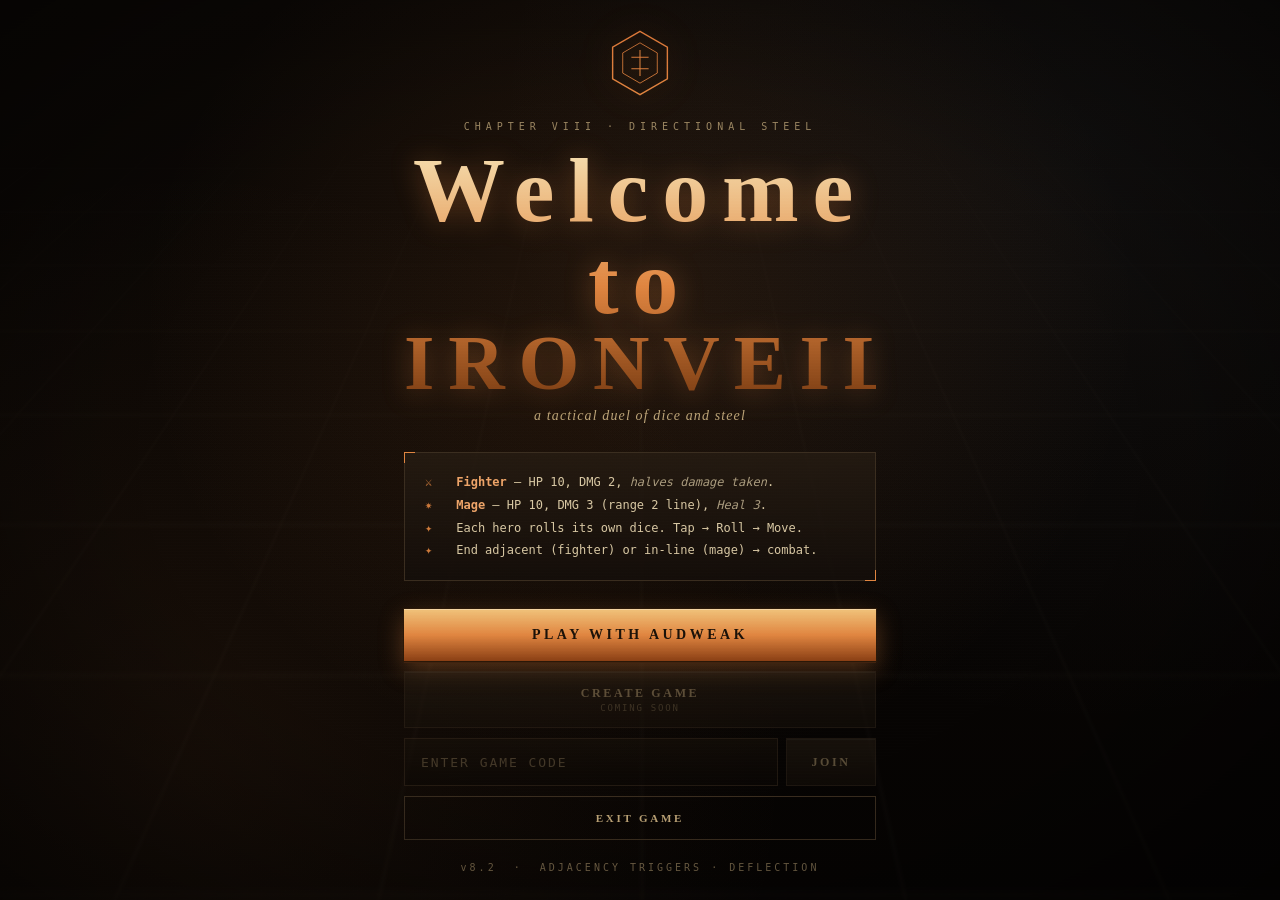
==== commit e2755f1d: "Add files via upload" ====
--- a/index.html
+++ b/index.html
@@ -70,9 +70,16 @@
 
 <!-- GAME -->
 <div id="game" class="screen">
-
-  <div class="hud-top">
-    <div class="hud-top-row">
+  <div class="stage" id="game-stage">
+    <canvas id="canvas"></canvas>
+
+    <div class="zoom-controls" aria-label="Canvas zoom controls">
+      <button class="zoom-btn" id="btn-zoom-out" type="button" title="Zoom out">−</button>
+      <button class="zoom-btn" id="btn-zoom-reset" type="button" title="Reset view">◎</button>
+      <button class="zoom-btn" id="btn-zoom-in" type="button" title="Zoom in">+</button>
+    </div>
+
+    <div class="hud-top">
       <button class="btn-exit-lobby" id="btn-exit-lobby" title="Exit to lobby">
         <span class="exit-glyph">◀</span>
         <span class="exit-label">LOBBY</span>
@@ -98,160 +105,60 @@
       <button class="btn-endturn" id="btn-endturn">END<br>TURN</button>
     </div>
 
-    <div class="inspector inspector-active" id="inspector-active" data-side="none">
-      <div class="insp-eyebrow">ACTIVE UNIT</div>
-      <div class="insp-portrait" id="insp-portrait">
-        <svg viewBox="0 0 40 40" width="28" height="28" aria-hidden="true">
-          <polygon points="20,3 36,12 36,28 20,37 4,28 4,12" fill="none" stroke="currentColor" stroke-width="1.6"/>
-          <path d="M20 12 L20 28 M14 16 L26 16 M14 24 L26 24" stroke="currentColor" stroke-width="1.4" fill="none"/>
-        </svg>
-      </div>
-      <div class="insp-name" id="insp-name">—</div>
-      <div class="insp-divider"></div>
-      <div class="insp-stats" id="insp-stats">
-        <div class="insp-stat"><span class="insp-stat-k">HP</span><span class="insp-stat-v" id="insp-hp">— / —</span></div>
-        <div class="insp-stat-bar"><div class="insp-stat-bar-fill" id="insp-hp-fill"></div></div>
-        <div class="insp-stat"><span class="insp-stat-k">DMG</span><span class="insp-stat-v" id="insp-dmg">—</span></div>
-        <div class="insp-stat"><span class="insp-stat-k">RANGE</span><span class="insp-stat-v" id="insp-range">—</span></div>
-        <div class="insp-stat"><span class="insp-stat-k" id="insp-4k">HEAL</span><span class="insp-stat-v" id="insp-4v">—</span></div>
-      </div>
-    </div>
-  </div>
-
-  <div class="stage">
-    <div class="arena">
-      <div class="arena-banner arena-banner-tl" aria-hidden="true">
-        <svg viewBox="0 0 40 110" preserveAspectRatio="xMidYMid meet">
-          <defs>
-            <linearGradient id="bannerBlue" x1="0" x2="0" y1="0" y2="1">
-              <stop offset="0" stop-color="#2c4f7a"/>
-              <stop offset="0.5" stop-color="#1b3660"/>
-              <stop offset="1" stop-color="#0e1f3a"/>
-            </linearGradient>
-          </defs>
-          <path d="M4 0 L36 0 L36 92 L20 108 L4 92 Z" fill="url(#bannerBlue)" stroke="#0a1426" stroke-width="1"/>
-          <path d="M4 0 L36 0 L36 6 L4 6 Z" fill="#d9a94a" opacity="0.55"/>
-          <path d="M20 22 L20 58 M14 30 L26 30 M14 46 L26 46" stroke="#d9a94a" stroke-width="1.4" fill="none" opacity="0.85"/>
-          <circle cx="20" cy="72" r="3" fill="#d9a94a" opacity="0.8"/>
-        </svg>
-      </div>
-      <div class="arena-banner arena-banner-bl" aria-hidden="true">
-        <svg viewBox="0 0 40 110" preserveAspectRatio="xMidYMid meet">
-          <path d="M4 0 L36 0 L36 92 L20 108 L4 92 Z" fill="url(#bannerBlue)" stroke="#0a1426" stroke-width="1"/>
-          <path d="M4 0 L36 0 L36 6 L4 6 Z" fill="#d9a94a" opacity="0.55"/>
-          <path d="M20 22 L20 58 M14 30 L26 30 M14 46 L26 46" stroke="#d9a94a" stroke-width="1.4" fill="none" opacity="0.85"/>
-          <circle cx="20" cy="72" r="3" fill="#d9a94a" opacity="0.8"/>
-        </svg>
-      </div>
-      <div class="arena-banner arena-banner-tr" aria-hidden="true">
-        <svg viewBox="0 0 40 110" preserveAspectRatio="xMidYMid meet">
-          <defs>
-            <linearGradient id="bannerRed" x1="0" x2="0" y1="0" y2="1">
-              <stop offset="0" stop-color="#8a2b1e"/>
-              <stop offset="0.5" stop-color="#5e1a10"/>
-              <stop offset="1" stop-color="#2e0a06"/>
-            </linearGradient>
-          </defs>
-          <path d="M4 0 L36 0 L36 92 L20 108 L4 92 Z" fill="url(#bannerRed)" stroke="#1a0503" stroke-width="1"/>
-          <path d="M4 0 L36 0 L36 6 L4 6 Z" fill="#d9a94a" opacity="0.55"/>
-          <path d="M20 20 L20 60 M14 26 L26 26 M14 54 L26 54 M14 40 L26 40 M15 33 L25 47 M25 33 L15 47" stroke="#d9a94a" stroke-width="1.3" fill="none" opacity="0.85"/>
-        </svg>
-      </div>
-      <div class="arena-banner arena-banner-br" aria-hidden="true">
-        <svg viewBox="0 0 40 110" preserveAspectRatio="xMidYMid meet">
-          <path d="M4 0 L36 0 L36 92 L20 108 L4 92 Z" fill="url(#bannerRed)" stroke="#1a0503" stroke-width="1"/>
-          <path d="M4 0 L36 0 L36 6 L4 6 Z" fill="#d9a94a" opacity="0.55"/>
-          <path d="M20 20 L20 60 M14 26 L26 26 M14 54 L26 54 M14 40 L26 40 M15 33 L25 47 M25 33 L15 47" stroke="#d9a94a" stroke-width="1.3" fill="none" opacity="0.85"/>
-        </svg>
-      </div>
-      <canvas id="canvas"></canvas>
-    </div>
-  </div>
-
-  <!-- Floating action dock (heal button for mage) -->
-  <div class="action-dock" id="action-dock">
-    <button class="action-btn attack" id="btn-attack-action" hidden>
-      <span class="action-glyph">⚔</span>
-      <span>ATTACK</span>
-    </button>
-    <button class="action-btn heal" id="btn-heal" hidden>
-      <span class="action-glyph">✚</span>
-      <span>HEAL</span>
-    </button>
-  </div>
-
-  <div class="hud-bottom">
-    <div class="inspector inspector-terrain" id="inspector-terrain">
-      <div class="insp-row-top">
-        <div class="insp-col">
-          <div class="insp-eyebrow">MOVE</div>
-          <div class="insp-big" id="insp-move">— / —</div>
-        </div>
-      </div>
-      <div class="insp-divider"></div>
-      <div class="insp-col">
-        <div class="insp-eyebrow">TERRAIN</div>
-        <div class="insp-terrain-swatch" id="insp-terrain-swatch">
-          <svg viewBox="0 0 40 40" width="36" height="36" aria-hidden="true">
-            <rect x="2" y="2" width="36" height="36" fill="#2a2218" stroke="#5a4830" stroke-width="1"/>
-            <path d="M6 14 L14 10 L22 14 L30 10 L34 14 M6 22 L14 18 L22 22 L30 18 L34 22 M6 30 L14 26 L22 30 L30 26 L34 30" stroke="#3a2d1f" stroke-width="0.8" fill="none"/>
-          </svg>
-        </div>
-        <div class="insp-small" id="insp-terrain-name">Normal</div>
-      </div>
-      <div class="insp-divider"></div>
-      <div class="insp-col">
-        <div class="insp-eyebrow">DEFENSE</div>
-        <div class="insp-shield">
-          <svg viewBox="0 0 40 40" width="28" height="28" aria-hidden="true">
-            <path d="M20 4 L34 10 L34 22 C34 30 28 34 20 36 C12 34 6 30 6 22 L6 10 Z" fill="none" stroke="currentColor" stroke-width="1.6"/>
-          </svg>
-        </div>
-        <div class="insp-small" id="insp-defense">—</div>
-      </div>
-    </div>
-
-    <div class="side side-player">
-      <div class="unit-row" id="unit-p-fighter" data-unit="p-fighter">
-        <div class="unit-glyph fighter">⚔</div>
-        <div class="unit-stats">
-          <div class="unit-name">Fighter</div>
-          <div class="hp-bar"><div class="hp-fill" data-hp="p-fighter"></div></div>
-          <div class="hp-text" data-hptext="p-fighter">10/10</div>
-        </div>
-      </div>
-      <div class="unit-row" id="unit-p-mage" data-unit="p-mage">
-        <div class="unit-glyph mage">✷</div>
-        <div class="unit-stats">
-          <div class="unit-name">Mage</div>
-          <div class="hp-bar"><div class="hp-fill" data-hp="p-mage"></div></div>
-          <div class="hp-text" data-hptext="p-mage">10/10</div>
-        </div>
-      </div>
-    </div>
-
-    <div class="log" id="log">The torches hiss.</div>
-
-    <div class="side side-enemy">
-      <div class="unit-row" id="unit-e-fighter" data-unit="e-fighter">
-        <div class="unit-stats right">
-          <div class="unit-name">Fighter</div>
-          <div class="hp-bar"><div class="hp-fill enemy" data-hp="e-fighter"></div></div>
-          <div class="hp-text" data-hptext="e-fighter">10/10</div>
-        </div>
-        <div class="unit-glyph fighter enemy">⚔</div>
-      </div>
-      <div class="unit-row" id="unit-e-mage" data-unit="e-mage">
-        <div class="unit-stats right">
-          <div class="unit-name">Mage</div>
-          <div class="hp-bar"><div class="hp-fill enemy" data-hp="e-mage"></div></div>
-          <div class="hp-text" data-hptext="e-mage">10/10</div>
-        </div>
-        <div class="unit-glyph mage enemy">✷</div>
-      </div>
-    </div>
-  </div>
-
+    <!-- Floating action dock (heal button for mage) -->
+    <div class="action-dock" id="action-dock">
+      <button class="action-btn attack" id="btn-attack-action" hidden>
+        <span class="action-glyph">⚔</span>
+        <span>ATTACK</span>
+      </button>
+      <button class="action-btn heal" id="btn-heal" hidden>
+        <span class="action-glyph">✚</span>
+        <span>HEAL</span>
+      </button>
+    </div>
+
+    <div class="hud-bottom">
+      <div class="side side-player">
+        <div class="unit-row" id="unit-p-fighter" data-unit="p-fighter">
+          <div class="unit-glyph fighter">⚔</div>
+          <div class="unit-stats">
+            <div class="unit-name">Fighter</div>
+            <div class="hp-bar"><div class="hp-fill" data-hp="p-fighter"></div></div>
+            <div class="hp-text" data-hptext="p-fighter">10/10</div>
+          </div>
+        </div>
+        <div class="unit-row" id="unit-p-mage" data-unit="p-mage">
+          <div class="unit-glyph mage">✷</div>
+          <div class="unit-stats">
+            <div class="unit-name">Mage</div>
+            <div class="hp-bar"><div class="hp-fill" data-hp="p-mage"></div></div>
+            <div class="hp-text" data-hptext="p-mage">10/10</div>
+          </div>
+        </div>
+      </div>
+
+      <div class="log" id="log">The torches hiss.</div>
+
+      <div class="side side-enemy">
+        <div class="unit-row" id="unit-e-fighter" data-unit="e-fighter">
+          <div class="unit-stats right">
+            <div class="unit-name">Fighter</div>
+            <div class="hp-bar"><div class="hp-fill enemy" data-hp="e-fighter"></div></div>
+            <div class="hp-text" data-hptext="e-fighter">10/10</div>
+          </div>
+          <div class="unit-glyph fighter enemy">⚔</div>
+        </div>
+        <div class="unit-row" id="unit-e-mage" data-unit="e-mage">
+          <div class="unit-stats right">
+            <div class="unit-name">Mage</div>
+            <div class="hp-bar"><div class="hp-fill enemy" data-hp="e-mage"></div></div>
+            <div class="hp-text" data-hptext="e-mage">10/10</div>
+          </div>
+          <div class="unit-glyph mage enemy">✷</div>
+        </div>
+      </div>
+    </div>
+  </div>
 </div>
 
 <!-- MODAL: Attack / Skip -->
--- a/style.css
+++ b/style.css
@@ -925,332 +925,202 @@
 
 
 /* ============================================================
-   ARENA FRAME + BANNERS (the dungeon "stage" around the canvas)
+   OVERLAY STAGE PATCH — canvas behind HUD
    ============================================================ */
-.stage{
-  background:
-    radial-gradient(ellipse at 50% 55%, #1a140d 0%, #070503 85%);
-}
-.arena{
+#game{
+  position:fixed;
+  inset:0;
+  display:none;
+  background:radial-gradient(ellipse at 50% 50%, #18130d 0%, #080604 80%);
+  overflow:hidden;
+}
+#game.active{ display:flex; }
+
+#game .stage{
   position:relative;
   width:100%;
   height:100%;
-  display:flex;
-  align-items:center;
-  justify-content:center;
-  padding:24px 52px;
-}
-.arena canvas{
-  position:relative;
+  min-height:100dvh;
+  overflow:hidden;
+  isolation:isolate;
+}
+
+#canvas{
+  position:absolute;
+  inset:0;
+  width:100%;
+  height:100%;
+  display:block;
+  cursor:pointer;
+  touch-action:none;
   z-index:1;
-  max-width:100%;
-  max-height:100%;
-  border:1px solid #2a1f13;
-  box-shadow:
-    0 0 0 1px rgba(224,133,64,0.08),
-    inset 0 0 40px rgba(0,0,0,0.55),
-    0 10px 36px rgba(0,0,0,0.7);
-}
-.arena::before,
-.arena::after{
-  content:"";
+}
+
+#game .hud-top,
+#game .action-dock,
+#game .hud-bottom{
   position:absolute;
-  top:6px; bottom:6px;
-  width:28px;
+  z-index:20;
+}
+
+#game .hud-top{
+  top:0;
+  left:0;
+  right:0;
+  display:grid;
+  grid-template-columns:auto auto 1fr auto;
+  gap:8px;
+  align-items:center;
+  padding:calc(var(--sat) + 8px) calc(var(--sar) + 10px) 8px calc(var(--sal) + 10px);
+  background:linear-gradient(180deg, rgba(0,0,0,0.86), rgba(0,0,0,0.40) 72%, rgba(0,0,0,0));
+  border-bottom:none;
   pointer-events:none;
-  z-index:0;
-  background:
-    linear-gradient(180deg,
-      #1e160e 0%,
-      #2a1f14 14%,
-      #0e0907 28%,
-      #26190f 42%,
-      #120c08 56%,
-      #2a1e13 70%,
-      #0e0907 84%,
-      #1e160e 100%);
-  border:1px solid #0a0604;
-  box-shadow:
-    inset 0 0 14px rgba(0,0,0,0.7),
-    inset 2px 0 0 rgba(0,0,0,0.5),
-    inset -2px 0 0 rgba(0,0,0,0.5);
-}
-.arena::before{ left:6px;  }
-.arena::after { right:6px; }
-
-.arena-banner{
+}
+#game .hud-top > *{ pointer-events:auto; }
+
+#game .hud-bottom{
+  left:0;
+  right:0;
+  bottom:0;
+  display:grid;
+  grid-template-columns:1fr 1.1fr 1fr;
+  gap:8px;
+  align-items:end;
+  padding:8px calc(var(--sar) + 10px) calc(var(--sab) + 10px) calc(var(--sal) + 10px);
+  background:linear-gradient(180deg, rgba(0,0,0,0), rgba(0,0,0,0.34) 30%, rgba(0,0,0,0.78));
+  pointer-events:none;
+}
+#game .hud-bottom > *{ pointer-events:auto; }
+
+#game .action-dock{
+  left:50%;
+  transform:translateX(-50%);
+  bottom:calc(var(--hud-bottom-h, 180px) + var(--sab) + 16px);
+  z-index:25;
+}
+
+#game .log{
+  min-height:78px;
+  backdrop-filter:blur(6px);
+  background:linear-gradient(180deg, rgba(20,14,10,0.78), rgba(10,7,5,0.86));
+}
+#game .unit-row,
+#game .turn-indicator,
+#game .dice-panel,
+#game .btn-exit-lobby,
+#game .btn-endturn,
+#game .log{
+  backdrop-filter:blur(6px);
+}
+
+/* landscape phone first */
+@media (max-width: 900px) and (orientation: landscape){
+  #game .hud-top{
+    grid-template-columns:auto auto 1fr auto;
+    gap:6px;
+    padding-top:calc(var(--sat) + 6px);
+    padding-bottom:6px;
+  }
+  #game .turn-text{ font-size:10px; letter-spacing:0.18em; }
+  #game .turn-indicator{ padding:8px 10px; min-height:40px; }
+  #game .dice-panel{ padding:6px 8px; gap:8px; min-height:40px; }
+  #game .dice-display{ width:34px; height:34px; }
+  #game .dice-cube{ width:30px; height:30px; }
+  #game .btn-dice{ min-height:30px; padding:6px 12px; font-size:10px; }
+  #game .btn-endturn,
+  #game .btn-exit-lobby{ min-height:40px; }
+
+  #game .hud-bottom{
+    grid-template-columns:minmax(130px, 0.95fr) minmax(150px, 1.05fr) minmax(130px, 0.95fr);
+    gap:6px;
+    padding-top:6px;
+    padding-bottom:calc(var(--sab) + 6px);
+  }
+  #game .unit-row{ padding:8px; }
+  #game .unit-glyph{ width:34px; height:34px; font-size:18px; }
+  #game .unit-name{ font-size:10px; }
+  #game .hp-text{ font-size:14px; }
+  #game .hp-bar{ height:8px; }
+  #game .log{ min-height:64px; font-size:12px; padding:10px 12px; }
+  #game .action-dock{ bottom:calc(var(--hud-bottom-h, 132px) + var(--sab) + 12px); }
+}
+
+@media (max-width: 640px){
+  #game .hud-bottom{
+    grid-template-columns:1fr 1fr;
+    grid-template-areas:
+      "p e"
+      "log log";
+  }
+  #game .side-player{ grid-area:p; }
+  #game .side-enemy{ grid-area:e; }
+  #game .log{ grid-area:log; }
+}
+
+
+/* ============================================================
+   CANVAS ZOOM CONTROLS + RESPONSIVE PLAY VIEW
+   ============================================================ */
+#game .zoom-controls{
   position:absolute;
-  width:34px;
-  height:92px;
-  z-index:2;
-  pointer-events:none;
-  filter: drop-shadow(0 4px 8px rgba(0,0,0,0.7));
-  animation: bannerSway 6s ease-in-out infinite;
-}
-.arena-banner svg{ width:100%; height:100%; display:block; }
-.arena-banner-tl{ top:10px; left:10px; }
-.arena-banner-bl{ bottom:10px; left:10px; animation-delay:-2s; }
-.arena-banner-tr{ top:10px; right:10px; animation-delay:-1s; }
-.arena-banner-br{ bottom:10px; right:10px; animation-delay:-3s; }
-@keyframes bannerSway{
-  0%,100%{ transform:rotate(-0.6deg); }
-  50%    { transform:rotate(0.6deg); }
-}
-
-/* ============================================================
-   INSPECTORS (left: Active Unit · right: Terrain / Defense)
-   ============================================================ */
-.inspector{
-  position:relative;
-  background:linear-gradient(180deg, rgba(36,26,16,0.92), rgba(14,10,7,0.92));
-  border:1px solid var(--line);
-  padding:12px 12px 14px;
-  color:var(--parchment);
-}
-.inspector::before,
-.inspector::after{
-  content:""; position:absolute;
-  width:8px; height:8px;
-  border:1px solid var(--ember);
-  pointer-events:none;
-}
-.inspector::before{ top:-1px; left:-1px; border-right:none; border-bottom:none; }
-.inspector::after { bottom:-1px; right:-1px; border-left:none; border-top:none; }
-
-.insp-eyebrow{
-  font-family:'Cinzel', serif;
-  font-weight:700;
-  font-size:9px;
-  letter-spacing:0.3em;
-  color:var(--parchment-2);
-  text-align:center;
-  margin-bottom:8px;
-  opacity:0.85;
-}
-.insp-portrait{
-  width:44px; height:44px;
-  margin:0 auto 6px;
-  display:flex; align-items:center; justify-content:center;
-  color:var(--steel);
-  background:radial-gradient(circle at 50% 50%, rgba(106,139,171,0.2), transparent 70%);
-  border:1px solid var(--line);
-  filter: drop-shadow(0 0 6px rgba(106,139,171,0.3));
-}
-.inspector-active[data-side="enemy"] .insp-portrait{
-  color:#d0756a;
-  background:radial-gradient(circle at 50% 50%, rgba(224,80,60,0.22), transparent 70%);
-  filter: drop-shadow(0 0 6px rgba(224,80,60,0.35));
-}
-.inspector-active[data-side="none"] .insp-portrait{
-  color:var(--parchment-2);
-  filter:none;
-  opacity:0.6;
-}
-.insp-name{
-  font-family:'Cinzel', serif;
-  font-weight:700;
-  font-size:12px;
-  letter-spacing:0.22em;
-  color:var(--steel);
-  text-align:center;
-  text-transform:uppercase;
-}
-.inspector-active[data-side="enemy"] .insp-name{ color:#d0756a; }
-.inspector-active[data-side="none"] .insp-name{ color:var(--parchment-2); opacity:0.6; }
-.insp-divider{
-  height:1px;
-  background:linear-gradient(90deg, transparent, var(--line), transparent);
-  margin:10px 0 8px;
-}
-.insp-stats{
+  right:calc(var(--sar) + 10px);
+  top:calc(var(--sat) + 84px);
+  z-index:26;
   display:flex;
   flex-direction:column;
-  gap:4px;
-}
-.insp-stat{
+  gap:8px;
+  pointer-events:none;
+}
+#game .zoom-controls > *{ pointer-events:auto; }
+#game .zoom-btn{
+  width:42px;
+  height:42px;
+  border:1px solid var(--line);
+  background:linear-gradient(180deg, rgba(30,22,16,0.92), rgba(10,7,5,0.92));
+  color:var(--parchment);
+  font-family:'Cinzel', serif;
+  font-weight:700;
+  font-size:22px;
+  line-height:1;
   display:flex;
-  justify-content:space-between;
-  align-items:baseline;
+  align-items:center;
+  justify-content:center;
+  box-shadow:0 8px 20px rgba(0,0,0,0.28), inset 0 1px 0 rgba(255,255,255,0.08);
+  backdrop-filter:blur(6px);
+  cursor:pointer;
+}
+#game .zoom-btn:active{ transform:translateY(1px); }
+#game .zoom-btn:hover{ filter:brightness(1.08); }
+#game .stage::after{
+  content:'Pinch or drag to inspect';
+  position:absolute;
+  left:50%;
+  top:calc(var(--sat) + 82px);
+  transform:translateX(-50%);
+  z-index:15;
+  padding:6px 10px;
+  border:1px solid rgba(232,215,176,0.12);
+  background:rgba(10,7,5,0.38);
+  color:rgba(232,215,176,0.78);
   font-size:10px;
   letter-spacing:0.16em;
-  padding:1px 2px;
-}
-.insp-stat-k{
-  font-family:'Cinzel', serif;
-  font-weight:700;
-  color:var(--parchment-2);
+  pointer-events:none;
   opacity:0.85;
-}
-.insp-stat-v{
-  font-family:'VT323', monospace;
-  font-size:15px;
-  color:var(--ember-glow);
-  letter-spacing:0.04em;
-  line-height:1;
-}
-.insp-stat-bar{
-  height:4px;
-  background:rgba(0,0,0,0.6);
-  border:1px solid var(--line);
-  margin:2px 0 6px;
-  overflow:hidden;
-}
-.insp-stat-bar-fill{
-  height:100%;
-  width:100%;
-  background:linear-gradient(90deg, #2a4a6a, #4a7bab 60%, #8ab4d8);
-  transition:width 400ms cubic-bezier(.3,.1,.2,1);
-}
-.inspector-active[data-side="enemy"] .insp-stat-bar-fill{
-  background:linear-gradient(90deg, #8a2b1e, #c53a26 60%, #e05a3a);
-}
-
-/* Terrain inspector */
-.inspector-terrain{
-  display:flex;
-  flex-direction:column;
-  gap:0;
-  align-items:stretch;
-  text-align:center;
-}
-.insp-col{
-  display:flex;
-  flex-direction:column;
-  align-items:center;
-  gap:4px;
-}
-.insp-big{
-  font-family:'VT323', monospace;
-  font-size:22px;
-  color:var(--ember-glow);
-  letter-spacing:0.04em;
-  line-height:1;
-  text-shadow:0 0 8px rgba(224,133,64,0.4);
-}
-.insp-small{
-  font-family:'Cinzel', serif;
-  font-size:11px;
-  letter-spacing:0.18em;
-  color:var(--parchment);
-}
-.insp-terrain-swatch{
-  width:44px; height:44px;
-  border:1px solid var(--line);
-  display:flex; align-items:center; justify-content:center;
-  background:#14100b;
-}
-.insp-terrain-swatch svg{ width:36px; height:36px; }
-.insp-shield{
-  width:36px; height:36px;
-  color:var(--parchment-2);
-  display:flex; align-items:center; justify-content:center;
-  opacity:0.7;
-}
-.insp-row-top{ display:flex; justify-content:center; }
-
-/* top hud row (keeps original flex layout when stacked in landscape) */
-.hud-top-row{
-  display:grid;
-  grid-template-columns:auto auto 1fr auto;
-  gap:6px;
-  align-items:center;
-  width:100%;
-}
-
-/* hide inspectors on portrait by default — bottom HUD still has unit rows */
-@media (orientation: portrait){
-  .inspector-active,
-  .inspector-terrain{ display:none; }
-  .hud-top{ grid-template-columns: auto auto 1fr auto !important; }
-}
-
-
-@media (orientation: landscape) and (max-height: 900px){
-  #game{
-    display:grid;
-    grid-template-columns:minmax(180px, 22vw) minmax(0, 1fr) minmax(210px, 26vw);
-    grid-template-rows:minmax(0, 1fr);
-    gap:8px;
-    padding:8px;
+  backdrop-filter:blur(4px);
+}
+#game.inspecting .stage::after{ opacity:0; transition:opacity 180ms ease; }
+
+@media (max-width: 900px) and (orientation: landscape){
+  #game .zoom-controls{
+    top:calc(var(--sat) + 62px);
+    right:calc(var(--sar) + 8px);
+    gap:6px;
   }
-
-  .hud-top, .hud-bottom{
-    border:1px solid var(--line-soft);
-    background:linear-gradient(180deg, rgba(0,0,0,0.82), rgba(0,0,0,0.34));
-    border-radius:12px;
-  }
-
-  .hud-top{
-    grid-column:1;
-    grid-row:1;
-    display:flex;
-    flex-direction:column;
-    align-items:stretch;
-    justify-content:flex-start;
-    gap:10px;
-    padding:10px;
-    min-width:0;
-    overflow-y:auto;
-  }
-  .hud-top-row{
-    display:flex;
-    flex-direction:column;
-    gap:8px;
-  }
-  .inspector-active{ display:block; }
-
-  .stage{
-    grid-column:2;
-    grid-row:1;
-    min-width:0;
-    min-height:0;
-    border:1px solid var(--line-soft);
-    border-radius:14px;
-    overflow:hidden;
-  }
-
-  .hud-bottom{
-    grid-column:3;
-    grid-row:1;
-    display:grid;
-    grid-template-columns:1fr;
-    grid-template-rows:auto auto minmax(60px, 1fr) auto;
-    align-content:start;
-    gap:8px;
-    padding:10px;
-    min-width:0;
-    min-height:0;
-    overflow-y:auto;
-  }
-  .inspector-terrain{ display:flex; grid-row:1; }
-  .hud-bottom .side-player{ grid-row:2; }
-  .hud-bottom .log{ grid-row:3; }
-  .hud-bottom .side-enemy{ grid-row:4; }
-
-  .side{ min-width:0; }
-  .log{ min-height:60px; align-self:stretch; }
-  .turn-indicator, .dice-panel, .btn-endturn, .btn-exit-lobby{ width:100%; }
-  .dice-panel{ justify-content:center; }
-  .btn-endturn br{ display:none; }
-  .action-dock{ bottom:12px; left:50%; transform:translateX(-50%); }
-}
-
-@media (orientation: landscape) and (max-height: 640px){
-  #game{
-    grid-template-columns:minmax(150px, 20vw) minmax(0, 1fr) minmax(180px, 24vw);
-    gap:6px;
-    padding:6px;
-  }
-  .hud-top, .hud-bottom{ padding:8px; gap:6px; }
-  .turn-text{ font-size:10px; }
-  .btn-dice, .btn-endturn{ font-size:10px; }
-  .moves-left{ font-size:18px; }
-  .unit-row{ padding:8px; }
-  .unit-glyph{ width:34px; height:34px; font-size:18px; }
-  .hp-text{ font-size:13px; }
-  .log{ font-size:12px; padding:8px 10px; min-height:72px; }
-}
-
-@media (orientation: portrait){
-  #game{ display:flex; }
-}
+  #game .zoom-btn{ width:36px; height:36px; font-size:18px; }
+  #game .stage::after{ top:calc(var(--sat) + 60px); font-size:9px; padding:5px 8px; }
+}
+
+@media (max-width: 640px){
+  #game .zoom-controls{ top:calc(var(--sat) + 58px); }
+  #game .stage::after{ top:calc(var(--sat) + 56px); }
+}
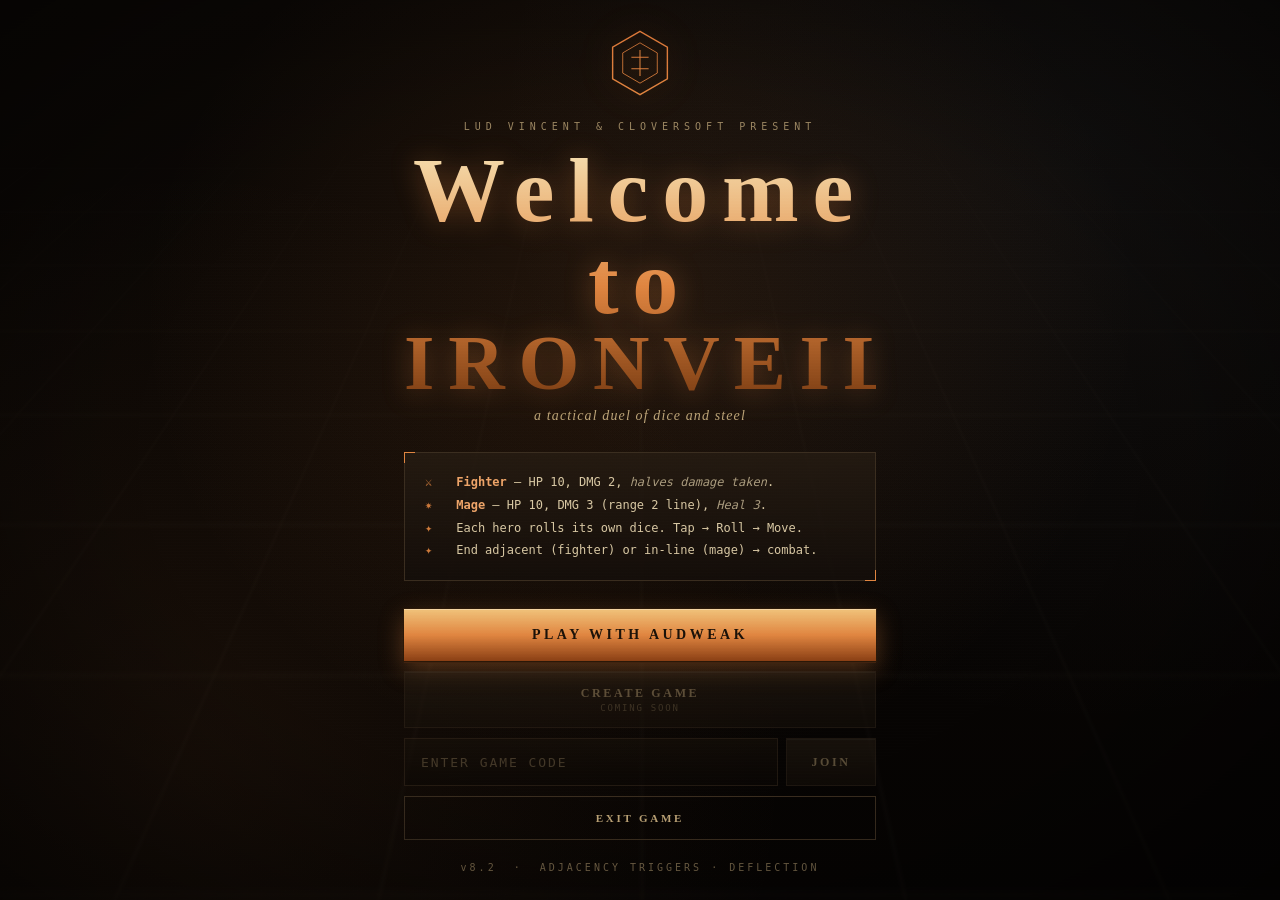
==== commit 94871427: "Update index.html" ====
--- a/index.html
+++ b/index.html
@@ -6,7 +6,7 @@
 <meta name="apple-mobile-web-app-capable" content="yes">
 <meta name="mobile-web-app-capable" content="yes">
 <meta name="theme-color" content="#0a0806">
-<title>Ironveil — Tactical Duel</title>
+<title>Dice Hero — Tactical Duel </title>
 <link rel="preconnect" href="https://fonts.googleapis.com">
 <link rel="preconnect" href="https://fonts.gstatic.com" crossorigin>
 <link href="https://fonts.googleapis.com/css2?family=Cinzel:wght@500;700;900&family=VT323&family=Fira+Code:wght@400;600&display=swap" rel="stylesheet">
@@ -24,7 +24,7 @@
         <path d="M50 32 L50 68 M38 42 L62 42 M38 58 L62 58" stroke="currentColor" stroke-width="1.5" fill="none"/>
       </svg>
     </div>
-    <div class="title-eyebrow">CHAPTER VIII · DIRECTIONAL STEEL</div>
+    <div class="title-eyebrow">LUD VINCENT & CLOVERSOFT PRESENT</div>
     <h1 class="game-title">Welcome to <span class="game-title-brand">IRONVEIL</span></h1>
     <div class="subtitle">a tactical duel of dice and steel</div>
 
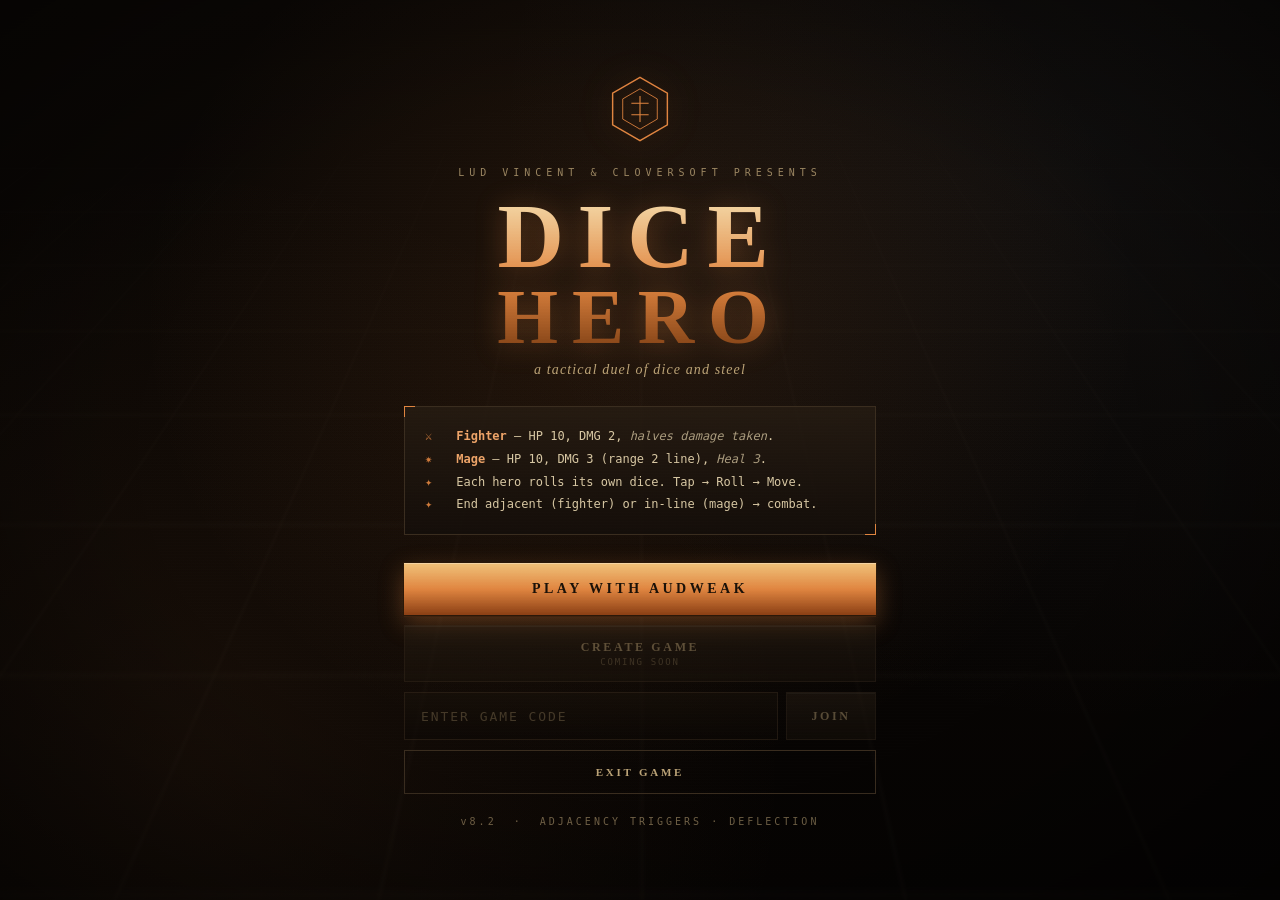
==== commit 990d22cd: "Update index.html" ====
--- a/index.html
+++ b/index.html
@@ -24,8 +24,8 @@
         <path d="M50 32 L50 68 M38 42 L62 42 M38 58 L62 58" stroke="currentColor" stroke-width="1.5" fill="none"/>
       </svg>
     </div>
-    <div class="title-eyebrow">LUD VINCENT & CLOVERSOFT PRESENT</div>
-    <h1 class="game-title">Welcome to <span class="game-title-brand">IRONVEIL</span></h1>
+    <div class="title-eyebrow">LUD VINCENT & CLOVERSOFT PRESENTS</div>
+    <h1 class="game-title">DICE <span class="game-title-brand">HERO</span></h1>
     <div class="subtitle">a tactical duel of dice and steel</div>
 
     <div class="lobby-panel">
